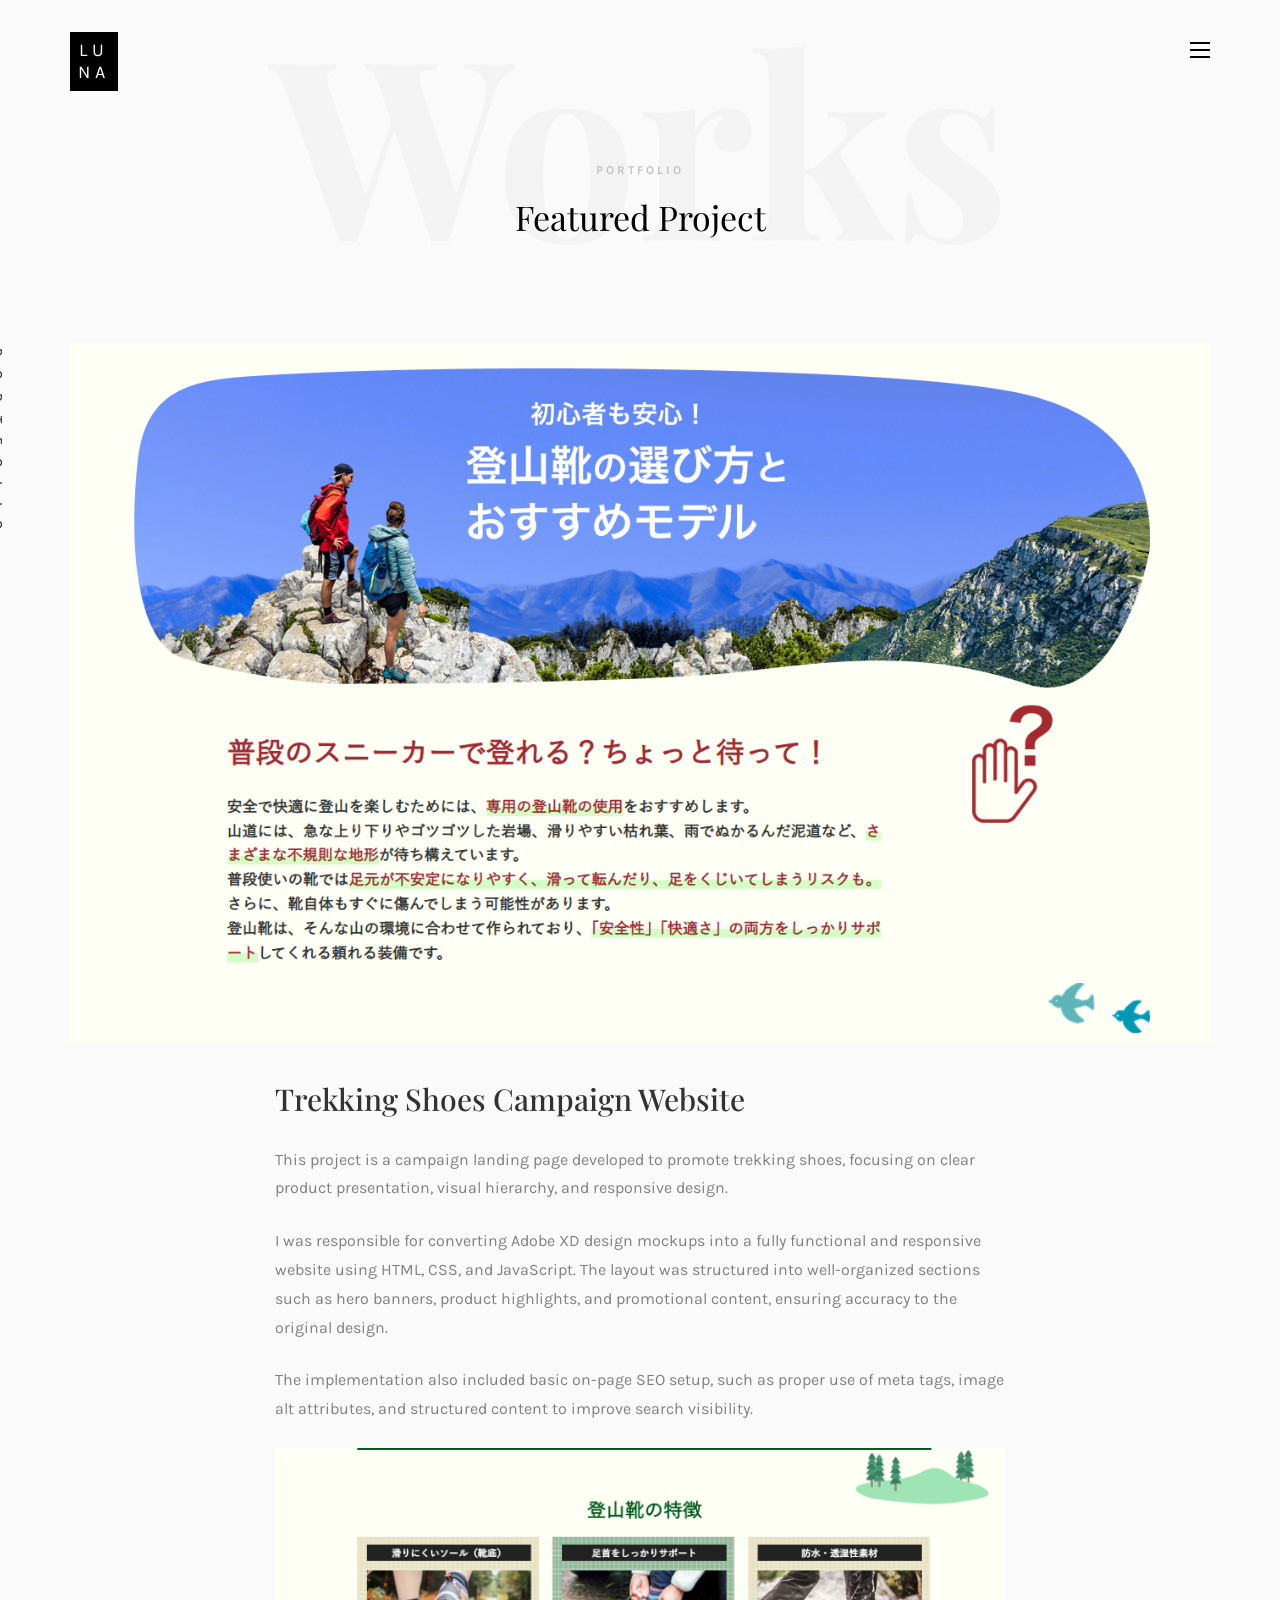
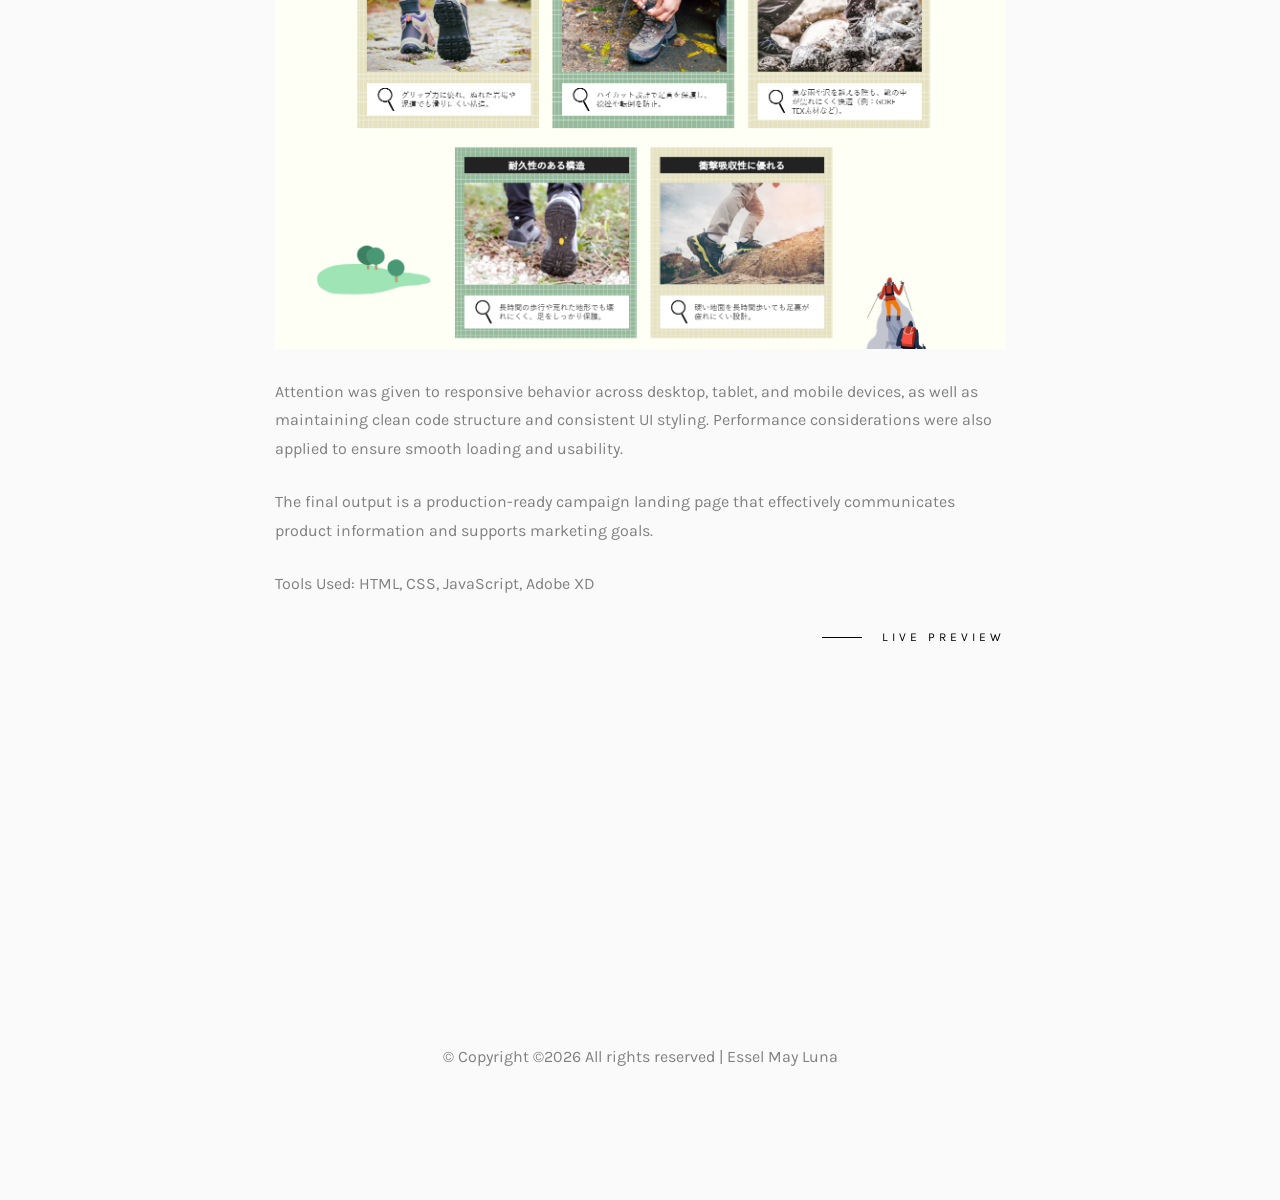
==== work-1-trekkings-shoes.html @ 2b918263 "[add] new files for my portfolio" ====
<!DOCTYPE HTML>
<html>
	<head>
	<meta charset="utf-8">
	<meta http-equiv="X-UA-Compatible" content="IE=edge">
	<title>Essel Luna - Portfolio</title>
	<meta name="viewport" content="width=device-width, initial-scale=1">
	<meta name="description" content="" />
	<meta name="keywords" content="" />
	<meta name="author" content="" />

  <!-- Facebook and Twitter integration -->
	<meta property="og:title" content=""/>
	<meta property="og:image" content=""/>
	<meta property="og:url" content=""/>
	<meta property="og:site_name" content=""/>
	<meta property="og:description" content=""/>
	<meta name="twitter:title" content="" />
	<meta name="twitter:image" content="" />
	<meta name="twitter:url" content="" />
	<meta name="twitter:card" content="" />

	<!-- Place favicon.ico and apple-touch-icon.png in the root directory -->
	<link rel="shortcut icon" href="favicon.ico">

	<link href="https://fonts.googleapis.com/css?family=Karla:400,700" rel="stylesheet">
	<link href="https://fonts.googleapis.com/css?family=Playfair+Display:400,400i,700" rel="stylesheet">
	
	<!-- Animate.css -->
	<link rel="stylesheet" href="css/animate.css">
	<!-- Icomoon Icon Fonts-->
	<link rel="stylesheet" href="css/icomoon.css">
	<!-- Bootstrap  -->
	<link rel="stylesheet" href="css/bootstrap.css">
	<!-- Owl Carousel -->
	<link rel="stylesheet" href="css/owl.carousel.min.css">
	<link rel="stylesheet" href="css/owl.theme.default.min.css">
	<!-- Magnific Popup -->
	<link rel="stylesheet" href="css/magnific-popup.css">

	<link rel="stylesheet" href="css/style.css">


	<!-- Modernizr JS -->
	<script src="js/modernizr-2.6.2.min.js"></script>
	<!-- FOR IE9 below -->
	<!--[if lt IE 9]>
	<script src="js/respond.min.js"></script>
	<![endif]-->

	</head>
	<body>

	<nav id="colorlib-main-nav" role="navigation">
		<a href="#" class="js-colorlib-nav-toggle colorlib-nav-toggle active"><i></i></a>
		<div class="js-fullheight colorlib-table">
			<div class="colorlib-table-cell js-fullheight">
				<div class="row">
					<!-- <div class="col-md-12">
						<div class="form-group">
							<input type="text" class="form-control" id="search" placeholder="Enter any key to search...">
							<button type="submit" class="btn btn-primary"><i class="icon-search3"></i></button>
						</div>
					</div> -->
				</div>
				<div class="row">
					<div class="col-md-12">
						<ul>
							<li><a href="index.html">Home</a></li>
							<li><a href="work.html">Work</a></li>
							<li><a href="about.html">About</a></li>
						</ul>
					</div>
				</div>
				<div class="row">
					<div class="col-md-12">
						<h2 class="head-title">Works</h2>
						<a href="images/proj-1.png" class="gallery image-popup-link text-center" style="background-image: url(images/work-1.png);">
							<span><i class="icon-search3"></i></span>
						</a>
						<a href="images/proj-2.png" class="gallery image-popup-link text-center" style="background-image: url(images/work-2.png);">
							<span><i class="icon-search3"></i></span>
						</a>
						<a href="images/proj-3.png" class="gallery image-popup-link text-center" style="background-image: url(images/work-3.png);">
							<span><i class="icon-search3"></i></span>
						</a>
						<a href="images/proj-4.png" class="gallery image-popup-link text-center" style="background-image: url(images/work-4.png);">
							<span><i class="icon-search3"></i></span>
						</a>
					</div>
				</div>
			</div>
		</div>
	</nav>
	
	<div id="colorlib-page">
		<header>
			<div class="container">
				<div class="row">
					<div class="col-md-12">
						<div class="colorlib-navbar-brand">
							<a class="colorlib-logo" href="index.html"><span>lu</span><span>na</span></a>
						</div>
						<a href="#" class="js-colorlib-nav-toggle colorlib-nav-toggle"><i></i></a>
					</div>
				</div>
			</div>
		</header>
		<div id="colorlib-work">
			<div class="container">
				<div class="row text-center">
					<h2 class="bold">Works</h2>
				</div>
				<div class="row">
					<div class="col-md-12 col-md-offset-0 text-center animate-box intro-heading">
						<span>Portfolio</span>
						<h2>Featured Project</h2>
					</div>
				</div>
				<div class="row">
					<div class="col-md-12">
						<div class="rotate">
							<h2 class="heading">Portfolio</h2>
						</div>
					</div>
				</div>
				<div class="row">
					<div class="col-md-12">
						<div class="work-entry animate-box">
							<a href="work.html" class="work-img" style="background-image: url(images/trekking-01.png);"></a>
							<div class="col-md-8 col-md-offset-2">
								<div class="desc">
									<h2>Trekking Shoes Campaign Website</h2>
									<p>This project is a campaign landing page developed to promote trekking shoes, focusing on clear product presentation, visual hierarchy, and responsive design.</p>
									<p>I was responsible for converting Adobe XD design mockups into a fully functional and responsive website using HTML, CSS, and JavaScript. The layout was structured into well-organized sections such as hero banners, product highlights, and promotional content, ensuring accuracy to the original design.</p>
									<p>The implementation also included basic on-page SEO setup, such as proper use of meta tags, image alt attributes, and structured content to improve search visibility.</p>
									<img class="img-responsive" src="images/trekking-02.png" alt="html5 bootstrap template by colorlib.com"><br>
									<p>Attention was given to responsive behavior across desktop, tablet, and mobile devices, as well as maintaining clean code structure and consistent UI styling. Performance considerations were also applied to ensure smooth loading and usability.</p>
									<p>The final output is a production-ready campaign landing page that effectively communicates product information and supports marketing goals.</p>
									<p class="highlights">Tools Used: HTML, CSS, JavaScript, Adobe XD</p>
									<p class="read"><a href="https://store.alpen-group.jp/campaign/ec/251015_trekkingshoes/">Live Preview</a></p>
								</div>
							</div>
						</div>
					</div>
				</div>
			</div>
		</div>

		<footer>
			<div id="footer">
				<div class="container">
					<div class="row">
						<div class="col-md-12 text-center">
							<p>
								&copy; <!-- Link back to Colorlib can't be removed. Template is licensed under CC BY 3.0. -->
Copyright &copy;<script>document.write(new Date().getFullYear());</script> All rights reserved | Essel May Luna</a>
<!-- Link back to Colorlib can't be removed. Template is licensed under CC BY 3.0. -->
							</p>
						</div>
					</div>
				</div>
			</div>
		</footer>
	
	</div>

	<!-- jQuery -->
	<script src="js/jquery.min.js"></script>
	<!-- jQuery Easing -->
	<script src="js/jquery.easing.1.3.js"></script>
	<!-- Bootstrap -->
	<script src="js/bootstrap.min.js"></script>
	<!-- Waypoints -->
	<script src="js/jquery.waypoints.min.js"></script>
	<!-- Owl Carousel -->
	<script src="js/owl.carousel.min.js"></script>
	<!-- Magnific Popup -->
	<script src="js/jquery.magnific-popup.min.js"></script>
	<script src="js/magnific-popup-options.js"></script>

	<!-- Main JS (Do not remove) -->
	<script src="js/main.js"></script>

	</body>
</html>
---- css/icomoon.css ----
@font-face {
  font-family: 'icomoon';
  src:  url('fonts/icomoon.eot?tmere9');
  src:  url('fonts/icomoon.eot?tmere9#iefix') format('embedded-opentype'),
    url('fonts/icomoon.ttf?tmere9') format('truetype'),
    url('fonts/icomoon.woff?tmere9') format('woff'),
    url('fonts/icomoon.svg?tmere9#icomoon') format('svg');
  font-weight: normal;
  font-style: normal;
}

[class^="icon-"], [class*=" icon-"] {
  /* use !important to prevent issues with browser extensions that change fonts */
  font-family: 'icomoon' !important;
  speak: none;
  font-style: normal;
  font-weight: normal;
  font-variant: normal;
  text-transform: none;
  line-height: 1;

  /* Better Font Rendering =========== */
  -webkit-font-smoothing: antialiased;
  -moz-osx-font-smoothing: grayscale;
}

.icon-activity:before {
  content: "\e900";
}
.icon-airplay:before {
  content: "\e901";
}
.icon-alert-circle:before {
  content: "\e902";
}
.icon-alert-octagon:before {
  content: "\e903";
}
.icon-alert-triangle:before {
  content: "\e904";
}
.icon-align-center:before {
  content: "\e905";
}
.icon-align-justify:before {
  content: "\e906";
}
.icon-align-left:before {
  content: "\e907";
}
.icon-align-right:before {
  content: "\e908";
}
.icon-anchor:before {
  content: "\e909";
}
.icon-aperture:before {
  content: "\e90a";
}
.icon-arrow-down3:before {
  content: "\e90b";
}
.icon-arrow-down-circle:before {
  content: "\e90c";
}
.icon-arrow-down-left3:before {
  content: "\e90d";
}
.icon-arrow-down-right3:before {
  content: "\e90e";
}
.icon-arrow-left3:before {
  content: "\e90f";
}
.icon-arrow-left-circle:before {
  content: "\e910";
}
.icon-arrow-right3:before {
  content: "\e911";
}
.icon-arrow-right-circle:before {
  content: "\e912";
}
.icon-arrow-up3:before {
  content: "\e913";
}
.icon-arrow-up-circle:before {
  content: "\e914";
}
.icon-arrow-up-left3:before {
  content: "\e915";
}
.icon-arrow-up-right3:before {
  content: "\e916";
}
.icon-at-sign:before {
  content: "\e917";
}
.icon-award:before {
  content: "\e918";
}
.icon-bar-chart:before {
  content: "\e919";
}
.icon-bar-chart-2:before {
  content: "\e91a";
}
.icon-battery:before {
  content: "\e91b";
}
.icon-battery-charging:before {
  content: "\e91c";
}
.icon-bell2:before {
  content: "\e91d";
}
.icon-bell-off:before {
  content: "\e91e";
}
.icon-bluetooth:before {
  content: "\e91f";
}
.icon-bold2:before {
  content: "\e920";
}
.icon-book2:before {
  content: "\e921";
}
.icon-book-open:before {
  content: "\e922";
}
.icon-bookmark2:before {
  content: "\e923";
}
.icon-box:before {
  content: "\e924";
}
.icon-briefcase2:before {
  content: "\e925";
}
.icon-calendar2:before {
  content: "\e926";
}
.icon-camera2:before {
  content: "\e927";
}
.icon-camera-off:before {
  content: "\e928";
}
.icon-cast:before {
  content: "\e929";
}
.icon-check:before {
  content: "\e92a";
}
.icon-check-circle:before {
  content: "\e92b";
}
.icon-check-square:before {
  content: "\e92c";
}
.icon-chevron-down:before {
  content: "\e92d";
}
.icon-chevron-left:before {
  content: "\e92e";
}
.icon-chevron-right:before {
  content: "\e92f";
}
.icon-chevron-up:before {
  content: "\e930";
}
.icon-chevrons-down:before {
  content: "\e931";
}
.icon-chevrons-left:before {
  content: "\e932";
}
.icon-chevrons-right:before {
  content: "\e933";
}
.icon-chevrons-up:before {
  content: "\e934";
}
.icon-chrome2:before {
  content: "\e935";
}
.icon-circle:before {
  content: "\e936";
}
.icon-clipboard2:before {
  content: "\e937";
}
.icon-clock3:before {
  content: "\e938";
}
.icon-cloud2:before {
  content: "\e939";
}
.icon-cloud-drizzle:before {
  content: "\e93a";
}
.icon-cloud-lightning:before {
  content: "\e93b";
}
.icon-cloud-off:before {
  content: "\e93c";
}
.icon-cloud-rain:before {
  content: "\e93d";
}
.icon-cloud-snow:before {
  content: "\e93e";
}
.icon-code:before {
  content: "\e93f";
}
.icon-codepen2:before {
  content: "\e940";
}
.icon-command2:before {
  content: "\e941";
}
.icon-compass3:before {
  content: "\e942";
}
.icon-copy2:before {
  content: "\e943";
}
.icon-corner-down-left:before {
  content: "\e944";
}
.icon-corner-down-right:before {
  content: "\e945";
}
.icon-corner-left-down:before {
  content: "\e946";
}
.icon-corner-left-up:before {
  content: "\e947";
}
.icon-corner-right-down:before {
  content: "\e948";
}
.icon-corner-right-up:before {
  content: "\e949";
}
.icon-corner-up-left:before {
  content: "\e94a";
}
.icon-corner-up-right:before {
  content: "\e94b";
}
.icon-cpu:before {
  content: "\e94c";
}
.icon-credit-card2:before {
  content: "\e94d";
}
.icon-crop2:before {
  content: "\e94e";
}
.icon-crosshair:before {
  content: "\e94f";
}
.icon-database2:before {
  content: "\e950";
}
.icon-delete:before {
  content: "\e951";
}
.icon-disc:before {
  content: "\e952";
}
.icon-dollar-sign:before {
  content: "\e953";
}
.icon-download4:before {
  content: "\e954";
}
.icon-download-cloud:before {
  content: "\e955";
}
.icon-droplet2:before {
  content: "\e956";
}
.icon-edit:before {
  content: "\e957";
}
.icon-edit-2:before {
  content: "\e958";
}
.icon-edit-3:before {
  content: "\e959";
}
.icon-external-link:before {
  content: "\e95a";
}
.icon-eye2:before {
  content: "\e95b";
}
.icon-eye-off:before {
  content: "\e95c";
}
.icon-facebook3:before {
  content: "\e95d";
}
.icon-fast-forward:before {
  content: "\e95e";
}
.icon-feather:before {
  content: "\e95f";
}
.icon-file:before {
  content: "\e960";
}
.icon-file-minus:before {
  content: "\e961";
}
.icon-file-plus:before {
  content: "\e962";
}
.icon-file-text3:before {
  content: "\e963";
}
.icon-film2:before {
  content: "\e964";
}
.icon-filter2:before {
  content: "\e965";
}
.icon-flag2:before {
  content: "\e966";
}
.icon-folder2:before {
  content: "\e967";
}
.icon-folder-minus2:before {
  content: "\e968";
}
.icon-folder-plus2:before {
  content: "\e969";
}
.icon-git-branch:before {
  content: "\e96a";
}
.icon-git-commit:before {
  content: "\e96b";
}
.icon-git-merge:before {
  content: "\e96c";
}
.icon-git-pull-request:before {
  content: "\e96d";
}
.icon-github2:before {
  content: "\e96e";
}
.icon-gitlab:before {
  content: "\e96f";
}
.icon-globe:before {
  content: "\e970";
}
.icon-grid:before {
  content: "\e971";
}
.icon-hard-drive:before {
  content: "\e972";
}
.icon-hash:before {
  content: "\e973";
}
.icon-headphones2:before {
  content: "\e974";
}
.icon-heart2:before {
  content: "\e975";
}
.icon-help-circle:before {
  content: "\e976";
}
.icon-home4:before {
  content: "\e977";
}
.icon-image2:before {
  content: "\e978";
}
.icon-inbox:before {
  content: "\e979";
}
.icon-info2:before {
  content: "\e97a";
}
.icon-instagram2:before {
  content: "\e97b";
}
.icon-italic2:before {
  content: "\e97c";
}
.icon-layers:before {
  content: "\e97d";
}
.icon-layout:before {
  content: "\e97e";
}
.icon-life-buoy:before {
  content: "\e97f";
}
.icon-link2:before {
  content: "\e980";
}
.icon-link-2:before {
  content: "\e981";
}
.icon-linkedin3:before {
  content: "\e982";
}
.icon-list3:before {
  content: "\e983";
}
.icon-loader:before {
  content: "\e984";
}
.icon-lock2:before {
  content: "\e985";
}
.icon-log-in:before {
  content: "\e986";
}
.icon-log-out:before {
  content: "\e987";
}
.icon-mail5:before {
  content: "\e988";
}
.icon-map3:before {
  content: "\e989";
}
.icon-map-pin:before {
  content: "\e98a";
}
.icon-maximize:before {
  content: "\e98b";
}
.icon-maximize-2:before {
  content: "\e98c";
}
.icon-menu5:before {
  content: "\e98d";
}
.icon-message-circle:before {
  content: "\e98e";
}
.icon-message-square:before {
  content: "\e98f";
}
.icon-mic2:before {
  content: "\e990";
}
.icon-mic-off:before {
  content: "\e991";
}
.icon-minimize:before {
  content: "\e992";
}
.icon-minimize-2:before {
  content: "\e993";
}
.icon-minus2:before {
  content: "\e994";
}
.icon-minus-circle:before {
  content: "\e995";
}
.icon-minus-square:before {
  content: "\e996";
}
.icon-monitor:before {
  content: "\e997";
}
.icon-moon:before {
  content: "\e998";
}
.icon-more-horizontal:before {
  content: "\e999";
}
.icon-more-vertical:before {
  content: "\e99a";
}
.icon-move:before {
  content: "\e99b";
}
.icon-music2:before {
  content: "\e99c";
}
.icon-navigation:before {
  content: "\e99d";
}
.icon-navigation-2:before {
  content: "\e99e";
}
.icon-octagon:before {
  content: "\e99f";
}
.icon-package:before {
  content: "\e9a0";
}
.icon-paperclip:before {
  content: "\e9a1";
}
.icon-pause3:before {
  content: "\e9a2";
}
.icon-pause-circle:before {
  content: "\e9a3";
}
.icon-percent:before {
  content: "\e9a4";
}
.icon-phone2:before {
  content: "\e9a5";
}
.icon-phone-call:before {
  content: "\e9a6";
}
.icon-phone-forwarded:before {
  content: "\e9a7";
}
.icon-phone-incoming:before {
  content: "\e9a8";
}
.icon-phone-missed:before {
  content: "\e9a9";
}
.icon-phone-off:before {
  content: "\e9aa";
}
.icon-phone-outgoing:before {
  content: "\e9ab";
}
.icon-pie-chart2:before {
  content: "\e9ac";
}
.icon-play4:before {
  content: "\e9ad";
}
.icon-play-circle:before {
  content: "\e9ae";
}
.icon-plus2:before {
  content: "\e9af";
}
.icon-plus-circle:before {
  content: "\e9b0";
}
.icon-plus-square:before {
  content: "\e9b1";
}
.icon-pocket:before {
  content: "\e9b2";
}
.icon-power2:before {
  content: "\e9b3";
}
.icon-printer2:before {
  content: "\e9b4";
}
.icon-radio:before {
  content: "\e9b5";
}
.icon-refresh-ccw:before {
  content: "\e9b6";
}
.icon-refresh-cw:before {
  content: "\e9b7";
}
.icon-repeat:before {
  content: "\e9b8";
}
.icon-rewind:before {
  content: "\e9b9";
}
.icon-rotate-ccw:before {
  content: "\e9ba";
}
.icon-rotate-cw:before {
  content: "\e9bb";
}
.icon-rss3:before {
  content: "\e9bc";
}
.icon-save:before {
  content: "\e9bd";
}
.icon-scissors2:before {
  content: "\e9be";
}
.icon-search2:before {
  content: "\e9bf";
}
.icon-send:before {
  content: "\e9c0";
}
.icon-server:before {
  content: "\e9c1";
}
.icon-settings:before {
  content: "\e9c2";
}
.icon-share3:before {
  content: "\e9c3";
}
.icon-share-2:before {
  content: "\e9c4";
}
.icon-shield2:before {
  content: "\e9c5";
}
.icon-shield-off:before {
  content: "\e9c6";
}
.icon-shopping-bag:before {
  content: "\e9c7";
}
.icon-shopping-cart:before {
  content: "\e9c8";
}
.icon-shuffle2:before {
  content: "\e9c9";
}
.icon-sidebar:before {
  content: "\e9ca";
}
.icon-skip-back:before {
  content: "\e9cb";
}
.icon-skip-forward:before {
  content: "\e9cc";
}
.icon-slack:before {
  content: "\e9cd";
}
.icon-slash:before {
  content: "\e9ce";
}
.icon-sliders:before {
  content: "\e9cf";
}
.icon-smartphone:before {
  content: "\e9d0";
}
.icon-speaker:before {
  content: "\e9d1";
}
.icon-square:before {
  content: "\e9d2";
}
.icon-star:before {
  content: "\e9d3";
}
.icon-stop-circle:before {
  content: "\e9d4";
}
.icon-sun2:before {
  content: "\e9d5";
}
.icon-sunrise:before {
  content: "\e9d6";
}
.icon-sunset:before {
  content: "\e9d7";
}
.icon-tablet2:before {
  content: "\e9d8";
}
.icon-tag:before {
  content: "\e9d9";
}
.icon-target2:before {
  content: "\e9da";
}
.icon-terminal2:before {
  content: "\e9db";
}
.icon-thermometer:before {
  content: "\e9dc";
}
.icon-thumbs-down:before {
  content: "\e9dd";
}
.icon-thumbs-up:before {
  content: "\e9de";
}
.icon-toggle-left:before {
  content: "\e9df";
}
.icon-toggle-right:before {
  content: "\e9e0";
}
.icon-trash:before {
  content: "\e9e1";
}
.icon-trash-2:before {
  content: "\e9e2";
}
.icon-trending-down:before {
  content: "\e9e3";
}
.icon-trending-up:before {
  content: "\e9e4";
}
.icon-triangle:before {
  content: "\e9e5";
}
.icon-truck2:before {
  content: "\e9e6";
}
.icon-tv2:before {
  content: "\e9e7";
}
.icon-twitter2:before {
  content: "\e9e8";
}
.icon-type:before {
  content: "\e9e9";
}
.icon-umbrella:before {
  content: "\e9ea";
}
.icon-underline2:before {
  content: "\e9eb";
}
.icon-unlock:before {
  content: "\e9ec";
}
.icon-upload4:before {
  content: "\e9ed";
}
.icon-upload-cloud:before {
  content: "\e9ee";
}
.icon-user2:before {
  content: "\e9ef";
}
.icon-user-check2:before {
  content: "\e9f0";
}
.icon-user-minus2:before {
  content: "\e9f1";
}
.icon-user-plus2:before {
  content: "\e9f2";
}
.icon-user-x:before {
  content: "\e9f3";
}
.icon-users2:before {
  content: "\e9f4";
}
.icon-video:before {
  content: "\e9f5";
}
.icon-video-off:before {
  content: "\e9f6";
}
.icon-voicemail:before {
  content: "\e9f7";
}
.icon-volume:before {
  content: "\e9f8";
}
.icon-volume-1:before {
  content: "\e9f9";
}
.icon-volume-2:before {
  content: "\e9fa";
}
.icon-volume-x:before {
  content: "\e9fb";
}
.icon-watch:before {
  content: "\e9fc";
}
.icon-wifi:before {
  content: "\e9fd";
}
.icon-wifi-off:before {
  content: "\e9fe";
}
.icon-wind:before {
  content: "\e9ff";
}
.icon-x:before {
  content: "\ea00";
}
.icon-x-circle:before {
  content: "\ea01";
}
.icon-x-square:before {
  content: "\ea02";
}
.icon-zap:before {
  content: "\ea03";
}
.icon-zap-off:before {
  content: "\ea04";
}
.icon-zoom-in2:before {
  content: "\ea05";
}
.icon-zoom-out2:before {
  content: "\ea06";
}
.icon-times:before {
  content: "\ea07";
}
.icon-tick:before {
  content: "\ea08";
}
.icon-plus3:before {
  content: "\ea09";
}
.icon-minus3:before {
  content: "\ea0a";
}
.icon-equals:before {
  content: "\ea0b";
}
.icon-divide:before {
  content: "\ea0c";
}
.icon-chevron-right2:before {
  content: "\ea0d";
}
.icon-chevron-left2:before {
  content: "\ea0e";
}
.icon-arrow-right-thick:before {
  content: "\ea0f";
}
.icon-arrow-left-thick:before {
  content: "\ea10";
}
.icon-th-small:before {
  content: "\ea11";
}
.icon-th-menu:before {
  content: "\ea12";
}
.icon-th-list:before {
  content: "\ea13";
}
.icon-th-large:before {
  content: "\ea14";
}
.icon-home5:before {
  content: "\ea15";
}
.icon-arrow-forward:before {
  content: "\ea16";
}
.icon-arrow-back:before {
  content: "\ea17";
}
.icon-rss4:before {
  content: "\ea18";
}
.icon-location3:before {
  content: "\ea19";
}
.icon-link3:before {
  content: "\ea1a";
}
.icon-image3:before {
  content: "\ea1b";
}
.icon-arrow-up-thick:before {
  content: "\ea1c";
}
.icon-arrow-down-thick:before {
  content: "\ea1d";
}
.icon-starburst:before {
  content: "\ea1e";
}
.icon-starburst-outline:before {
  content: "\ea1f";
}
.icon-star2:before {
  content: "\ea20";
}
.icon-flow-children:before {
  content: "\ea21";
}
.icon-export:before {
  content: "\ea22";
}
.icon-delete2:before {
  content: "\ea23";
}
.icon-delete-outline:before {
  content: "\ea24";
}
.icon-cloud-storage:before {
  content: "\ea25";
}
.icon-wi-fi:before {
  content: "\ea26";
}
.icon-heart3:before {
  content: "\ea27";
}
.icon-flash:before {
  content: "\ea28";
}
.icon-cancel:before {
  content: "\ea29";
}
.icon-backspace:before {
  content: "\ea2a";
}
.icon-attachment2:before {
  content: "\ea2b";
}
.icon-arrow-move:before {
  content: "\ea2c";
}
.icon-warning2:before {
  content: "\ea2d";
}
.icon-user3:before {
  content: "\ea2e";
}
.icon-radar:before {
  content: "\ea2f";
}
.icon-lock-open:before {
  content: "\ea30";
}
.icon-lock-closed:before {
  content: "\ea31";
}
.icon-location-arrow:before {
  content: "\ea32";
}
.icon-info3:before {
  content: "\ea33";
}
.icon-user-delete:before {
  content: "\ea34";
}
.icon-user-add:before {
  content: "\ea35";
}
.icon-media-pause:before {
  content: "\ea36";
}
.icon-group:before {
  content: "\ea37";
}
.icon-chart-pie:before {
  content: "\ea38";
}
.icon-chart-line:before {
  content: "\ea39";
}
.icon-chart-bar:before {
  content: "\ea3a";
}
.icon-chart-area:before {
  content: "\ea3b";
}
.icon-video2:before {
  content: "\ea3c";
}
.icon-point-of-interest:before {
  content: "\ea3d";
}
.icon-infinity:before {
  content: "\ea3e";
}
.icon-globe2:before {
  content: "\ea3f";
}
.icon-eye3:before {
  content: "\ea40";
}
.icon-cog2:before {
  content: "\ea41";
}
.icon-camera3:before {
  content: "\ea42";
}
.icon-upload5:before {
  content: "\ea43";
}
.icon-scissors3:before {
  content: "\ea44";
}
.icon-refresh:before {
  content: "\ea45";
}
.icon-pin:before {
  content: "\ea46";
}
.icon-key3:before {
  content: "\ea47";
}
.icon-info-large:before {
  content: "\ea48";
}
.icon-eject2:before {
  content: "\ea49";
}
.icon-download5:before {
  content: "\ea4a";
}
.icon-zoom:before {
  content: "\ea4b";
}
.icon-zoom-out3:before {
  content: "\ea4c";
}
.icon-zoom-in3:before {
  content: "\ea4d";
}
.icon-sort-numerically:before {
  content: "\ea4e";
}
.icon-sort-alphabetically:before {
  content: "\ea4f";
}
.icon-input-checked:before {
  content: "\ea50";
}
.icon-calender:before {
  content: "\ea51";
}
.icon-world:before {
  content: "\ea52";
}
.icon-notes:before {
  content: "\ea53";
}
.icon-code2:before {
  content: "\ea54";
}
.icon-arrow-sync:before {
  content: "\ea55";
}
.icon-arrow-shuffle:before {
  content: "\ea56";
}
.icon-arrow-repeat:before {
  content: "\ea57";
}
.icon-arrow-minimise:before {
  content: "\ea58";
}
.icon-arrow-maximise:before {
  content: "\ea59";
}
.icon-arrow-loop:before {
  content: "\ea5a";
}
.icon-anchor2:before {
  content: "\ea5b";
}
.icon-spanner:before {
  content: "\ea5c";
}
.icon-puzzle:before {
  content: "\ea5d";
}
.icon-power3:before {
  content: "\ea5e";
}
.icon-plane:before {
  content: "\ea5f";
}
.icon-pi:before {
  content: "\ea60";
}
.icon-phone3:before {
  content: "\ea61";
}
.icon-microphone:before {
  content: "\ea62";
}
.icon-media-rewind:before {
  content: "\ea63";
}
.icon-flag3:before {
  content: "\ea64";
}
.icon-adjust-brightness:before {
  content: "\ea65";
}
.icon-waves:before {
  content: "\ea66";
}
.icon-social-twitter:before {
  content: "\ea67";
}
.icon-social-facebook:before {
  content: "\ea68";
}
.icon-social-dribbble:before {
  content: "\ea69";
}
.icon-media-stop:before {
  content: "\ea6a";
}
.icon-media-record:before {
  content: "\ea6b";
}
.icon-media-play:before {
  content: "\ea6c";
}
.icon-media-fast-forward:before {
  content: "\ea6d";
}
.icon-media-eject:before {
  content: "\ea6e";
}
.icon-social-vimeo:before {
  content: "\ea6f";
}
.icon-social-tumbler:before {
  content: "\ea70";
}
.icon-social-skype:before {
  content: "\ea71";
}
.icon-social-pinterest:before {
  content: "\ea72";
}
.icon-social-linkedin:before {
  content: "\ea73";
}
.icon-social-last-fm:before {
  content: "\ea74";
}
.icon-social-github:before {
  content: "\ea75";
}
.icon-social-flickr:before {
  content: "\ea76";
}
.icon-at:before {
  content: "\ea77";
}
.icon-times-outline:before {
  content: "\ea78";
}
.icon-plus-outline:before {
  content: "\ea79";
}
.icon-minus-outline:before {
  content: "\ea7a";
}
.icon-tick-outline:before {
  content: "\ea7b";
}
.icon-th-large-outline:before {
  content: "\ea7c";
}
.icon-equals-outline:before {
  content: "\ea7d";
}
.icon-divide-outline:before {
  content: "\ea7e";
}
.icon-chevron-right-outline:before {
  content: "\ea7f";
}
.icon-chevron-left-outline:before {
  content: "\ea80";
}
.icon-arrow-right-outline:before {
  content: "\ea81";
}
.icon-arrow-left-outline:before {
  content: "\ea82";
}
.icon-th-small-outline:before {
  content: "\ea83";
}
.icon-th-menu-outline:before {
  content: "\ea84";
}
.icon-th-list-outline:before {
  content: "\ea85";
}
.icon-news:before {
  content: "\ea86";
}
.icon-home-outline:before {
  content: "\ea87";
}
.icon-arrow-up-outline:before {
  content: "\ea88";
}
.icon-arrow-forward-outline:before {
  content: "\ea89";
}
.icon-arrow-down-outline:before {
  content: "\ea8a";
}
.icon-arrow-back-outline:before {
  content: "\ea8b";
}
.icon-trash2:before {
  content: "\ea8c";
}
.icon-rss-outline:before {
  content: "\ea8d";
}
.icon-message:before {
  content: "\ea8e";
}
.icon-location-outline:before {
  content: "\ea8f";
}
.icon-link-outline:before {
  content: "\ea90";
}
.icon-image-outline:before {
  content: "\ea91";
}
.icon-export-outline:before {
  content: "\ea92";
}
.icon-cross2:before {
  content: "\ea93";
}
.icon-wi-fi-outline:before {
  content: "\ea94";
}
.icon-star-outline:before {
  content: "\ea95";
}
.icon-media-pause-outline:before {
  content: "\ea96";
}
.icon-mail6:before {
  content: "\ea97";
}
.icon-heart-outline:before {
  content: "\ea98";
}
.icon-flash-outline:before {
  content: "\ea99";
}
.icon-cancel-outline:before {
  content: "\ea9a";
}
.icon-beaker:before {
  content: "\ea9b";
}
.icon-arrow-move-outline:before {
  content: "\ea9c";
}
.icon-watch2:before {
  content: "\ea9d";
}
.icon-warning-outline:before {
  content: "\ea9e";
}
.icon-time:before {
  content: "\ea9f";
}
.icon-radar-outline:before {
  content: "\eaa0";
}
.icon-lock-open-outline:before {
  content: "\eaa1";
}
.icon-location-arrow-outline:before {
  content: "\eaa2";
}
.icon-info-outline:before {
  content: "\eaa3";
}
.icon-backspace-outline:before {
  content: "\eaa4";
}
.icon-attachment-outline:before {
  content: "\eaa5";
}
.icon-user-outline:before {
  content: "\eaa6";
}
.icon-user-delete-outline:before {
  content: "\eaa7";
}
.icon-user-add-outline:before {
  content: "\eaa8";
}
.icon-lock-closed-outline:before {
  content: "\eaa9";
}
.icon-group-outline:before {
  content: "\eaaa";
}
.icon-chart-pie-outline:before {
  content: "\eaab";
}
.icon-chart-line-outline:before {
  content: "\eaac";
}
.icon-chart-bar-outline:before {
  content: "\eaad";
}
.icon-chart-area-outline:before {
  content: "\eaae";
}
.icon-video-outline:before {
  content: "\eaaf";
}
.icon-point-of-interest-outline:before {
  content: "\eab0";
}
.icon-map4:before {
  content: "\eab1";
}
.icon-key-outline:before {
  content: "\eab2";
}
.icon-infinity-outline:before {
  content: "\eab3";
}
.icon-globe-outline:before {
  content: "\eab4";
}
.icon-eye-outline:before {
  content: "\eab5";
}
.icon-cog-outline:before {
  content: "\eab6";
}
.icon-camera-outline:before {
  content: "\eab7";
}
.icon-upload-outline:before {
  content: "\eab8";
}
.icon-support:before {
  content: "\eab9";
}
.icon-scissors-outline:before {
  content: "\eaba";
}
.icon-refresh-outline:before {
  content: "\eabb";
}
.icon-info-large-outline:before {
  content: "\eabc";
}
.icon-eject-outline:before {
  content: "\eabd";
}
.icon-download-outline:before {
  content: "\eabe";
}
.icon-battery-mid:before {
  content: "\eabf";
}
.icon-battery-low:before {
  content: "\eac0";
}
.icon-battery-high:before {
  content: "\eac1";
}
.icon-zoom-outline:before {
  content: "\eac2";
}
.icon-zoom-out-outline:before {
  content: "\eac3";
}
.icon-zoom-in-outline:before {
  content: "\eac4";
}
.icon-tag2:before {
  content: "\eac5";
}
.icon-tabs-outline:before {
  content: "\eac6";
}
.icon-pin-outline:before {
  content: "\eac7";
}
.icon-message-typing:before {
  content: "\eac8";
}
.icon-directions:before {
  content: "\eac9";
}
.icon-battery-full:before {
  content: "\eaca";
}
.icon-battery-charge:before {
  content: "\eacb";
}
.icon-pipette:before {
  content: "\eacc";
}
.icon-pencil3:before {
  content: "\eacd";
}
.icon-folder3:before {
  content: "\eace";
}
.icon-folder-delete:before {
  content: "\eacf";
}
.icon-folder-add:before {
  content: "\ead0";
}
.icon-edit2:before {
  content: "\ead1";
}
.icon-document:before {
  content: "\ead2";
}
.icon-document-delete:before {
  content: "\ead3";
}
.icon-document-add:before {
  content: "\ead4";
}
.icon-brush:before {
  content: "\ead5";
}
.icon-thumbs-up2:before {
  content: "\ead6";
}
.icon-thumbs-down2:before {
  content: "\ead7";
}
.icon-pen2:before {
  content: "\ead8";
}
.icon-sort-numerically-outline:before {
  content: "\ead9";
}
.icon-sort-alphabetically-outline:before {
  content: "\eada";
}
.icon-social-last-fm-circular:before {
  content: "\eadb";
}
.icon-social-github-circular:before {
  content: "\eadc";
}
.icon-compass4:before {
  content: "\eadd";
}
.icon-bookmark3:before {
  content: "\eade";
}
.icon-input-checked-outline:before {
  content: "\eadf";
}
.icon-code-outline:before {
  content: "\eae0";
}
.icon-calender-outline:before {
  content: "\eae1";
}
.icon-business-card:before {
  content: "\eae2";
}
.icon-arrow-up4:before {
  content: "\eae3";
}
.icon-arrow-sync-outline:before {
  content: "\eae4";
}
.icon-arrow-right4:before {
  content: "\eae5";
}
.icon-arrow-repeat-outline:before {
  content: "\eae6";
}
.icon-arrow-loop-outline:before {
  content: "\eae7";
}
.icon-arrow-left4:before {
  content: "\eae8";
}
.icon-flow-switch:before {
  content: "\eae9";
}
.icon-flow-parallel:before {
  content: "\eaea";
}
.icon-flow-merge:before {
  content: "\eaeb";
}
.icon-document-text:before {
  content: "\eaec";
}
.icon-clipboard3:before {
  content: "\eaed";
}
.icon-calculator2:before {
  content: "\eaee";
}
.icon-arrow-minimise-outline:before {
  content: "\eaef";
}
.icon-arrow-maximise-outline:before {
  content: "\eaf0";
}
.icon-arrow-down4:before {
  content: "\eaf1";
}
.icon-gift2:before {
  content: "\eaf2";
}
.icon-film3:before {
  content: "\eaf3";
}
.icon-database3:before {
  content: "\eaf4";
}
.icon-bell3:before {
  content: "\eaf5";
}
.icon-anchor-outline:before {
  content: "\eaf6";
}
.icon-adjust-contrast:before {
  content: "\eaf7";
}
.icon-world-outline:before {
  content: "\eaf8";
}
.icon-shopping-bag2:before {
  content: "\eaf9";
}
.icon-power-outline:before {
  content: "\eafa";
}
.icon-notes-outline:before {
  content: "\eafb";
}
.icon-device-tablet:before {
  content: "\eafc";
}
.icon-device-phone:before {
  content: "\eafd";
}
.icon-device-laptop:before {
  content: "\eafe";
}
.icon-device-desktop:before {
  content: "\eaff";
}
.icon-briefcase3:before {
  content: "\eb00";
}
.icon-stopwatch2:before {
  content: "\eb01";
}
.icon-spanner-outline:before {
  content: "\eb02";
}
.icon-puzzle-outline:before {
  content: "\eb03";
}
.icon-printer3:before {
  content: "\eb04";
}
.icon-pi-outline:before {
  content: "\eb05";
}
.icon-lightbulb:before {
  content: "\eb06";
}
.icon-flag-outline:before {
  content: "\eb07";
}
.icon-contacts:before {
  content: "\eb08";
}
.icon-archive:before {
  content: "\eb09";
}
.icon-weather-stormy:before {
  content: "\eb0a";
}
.icon-weather-shower:before {
  content: "\eb0b";
}
.icon-weather-partly-sunny:before {
  content: "\eb0c";
}
.icon-weather-downpour:before {
  content: "\eb0d";
}
.icon-weather-cloudy:before {
  content: "\eb0e";
}
.icon-plane-outline:before {
  content: "\eb0f";
}
.icon-phone-outline:before {
  content: "\eb10";
}
.icon-microphone-outline:before {
  content: "\eb11";
}
.icon-weather-windy:before {
  content: "\eb12";
}
.icon-weather-windy-cloudy:before {
  content: "\eb13";
}
.icon-weather-sunny:before {
  content: "\eb14";
}
.icon-weather-snow:before {
  content: "\eb15";
}
.icon-weather-night:before {
  content: "\eb16";
}
.icon-media-stop-outline:before {
  content: "\eb17";
}
.icon-media-rewind-outline:before {
  content: "\eb18";
}
.icon-media-record-outline:before {
  content: "\eb19";
}
.icon-media-play-outline:before {
  content: "\eb1a";
}
.icon-media-fast-forward-outline:before {
  content: "\eb1b";
}
.icon-media-eject-outline:before {
  content: "\eb1c";
}
.icon-wine:before {
  content: "\eb1d";
}
.icon-waves-outline:before {
  content: "\eb1e";
}
.icon-ticket2:before {
  content: "\eb1f";
}
.icon-tags:before {
  content: "\eb20";
}
.icon-plug:before {
  content: "\eb21";
}
.icon-headphones3:before {
  content: "\eb22";
}
.icon-credit-card3:before {
  content: "\eb23";
}
.icon-coffee:before {
  content: "\eb24";
}
.icon-book3:before {
  content: "\eb25";
}
.icon-beer:before {
  content: "\eb26";
}
.icon-volume2:before {
  content: "\eb27";
}
.icon-volume-up:before {
  content: "\eb28";
}
.icon-volume-mute3:before {
  content: "\eb29";
}
.icon-volume-down:before {
  content: "\eb2a";
}
.icon-social-vimeo-circular:before {
  content: "\eb2b";
}
.icon-social-twitter-circular:before {
  content: "\eb2c";
}
.icon-social-pinterest-circular:before {
  content: "\eb2d";
}
.icon-social-linkedin-circular:before {
  content: "\eb2e";
}
.icon-social-facebook-circular:before {
  content: "\eb2f";
}
.icon-social-dribbble-circular:before {
  content: "\eb30";
}
.icon-tree2:before {
  content: "\eb31";
}
.icon-thermometer2:before {
  content: "\eb32";
}
.icon-social-tumbler-circular:before {
  content: "\eb33";
}
.icon-social-skype-outline:before {
  content: "\eb34";
}
.icon-social-flickr-circular:before {
  content: "\eb35";
}
.icon-social-at-circular:before {
  content: "\eb36";
}
.icon-shopping-cart2:before {
  content: "\eb37";
}
.icon-messages:before {
  content: "\eb38";
}
.icon-leaf2:before {
  content: "\eb39";
}
.icon-feather2:before {
  content: "\eb3a";
}
.icon-box2:before {
  content: "\eb3b";
}
.icon-write:before {
  content: "\eb3c";
}
.icon-clock4:before {
  content: "\eb3d";
}
.icon-reply2:before {
  content: "\eb3e";
}
.icon-reply-all:before {
  content: "\eb3f";
}
.icon-forward4:before {
  content: "\eb40";
}
.icon-flag4:before {
  content: "\eb41";
}
.icon-search3:before {
  content: "\eb42";
}
.icon-trash3:before {
  content: "\eb43";
}
.icon-envelope:before {
  content: "\eb44";
}
.icon-bubble3:before {
  content: "\eb45";
}
.icon-bubbles5:before {
  content: "\eb46";
}
.icon-user4:before {
  content: "\eb47";
}
.icon-users3:before {
  content: "\eb48";
}
.icon-cloud3:before {
  content: "\eb49";
}
.icon-download6:before {
  content: "\eb4a";
}
.icon-upload6:before {
  content: "\eb4b";
}
.icon-rain:before {
  content: "\eb4c";
}
.icon-sun3:before {
  content: "\eb4d";
}
.icon-moon2:before {
  content: "\eb4e";
}
.icon-bell4:before {
  content: "\eb4f";
}
.icon-folder4:before {
  content: "\eb50";
}
.icon-pin2:before {
  content: "\eb51";
}
.icon-sound:before {
  content: "\eb52";
}
.icon-microphone2:before {
  content: "\eb53";
}
.icon-camera4:before {
  content: "\eb54";
}
.icon-image4:before {
  content: "\eb55";
}
.icon-cog3:before {
  content: "\eb56";
}
.icon-calendar3:before {
  content: "\eb57";
}
.icon-book4:before {
  content: "\eb58";
}
.icon-map-marker:before {
  content: "\eb59";
}
.icon-store:before {
  content: "\eb5a";
}
.icon-support2:before {
  content: "\eb5b";
}
.icon-tag3:before {
  content: "\eb5c";
}
.icon-heart4:before {
  content: "\eb5d";
}
.icon-video-camera2:before {
  content: "\eb5e";
}
.icon-trophy2:before {
  content: "\eb5f";
}
.icon-cart2:before {
  content: "\eb60";
}
.icon-eye4:before {
  content: "\eb61";
}
.icon-cancel2:before {
  content: "\eb62";
}
.icon-chart:before {
  content: "\eb63";
}
.icon-target3:before {
  content: "\eb64";
}
.icon-printer4:before {
  content: "\eb65";
}
.icon-location4:before {
  content: "\eb66";
}
.icon-bookmark4:before {
  content: "\eb67";
}
.icon-monitor2:before {
  content: "\eb68";
}
.icon-cross3:before {
  content: "\eb69";
}
.icon-plus4:before {
  content: "\eb6a";
}
.icon-left:before {
  content: "\eb6b";
}
.icon-up:before {
  content: "\eb6c";
}
.icon-browser:before {
  content: "\eb6d";
}
.icon-windows2:before {
  content: "\eb6e";
}
.icon-switch2:before {
  content: "\eb6f";
}
.icon-dashboard:before {
  content: "\eb70";
}
.icon-play5:before {
  content: "\eb71";
}
.icon-fast-forward2:before {
  content: "\eb72";
}
.icon-next3:before {
  content: "\eb73";
}
.icon-refresh2:before {
  content: "\eb74";
}
.icon-film4:before {
  content: "\eb75";
}
.icon-home6:before {
  content: "\eb76";
}
.icon-home:before {
  content: "\eb77";
}
.icon-home2:before {
  content: "\eb78";
}
.icon-home3:before {
  content: "\eb79";
}
.icon-office:before {
  content: "\eb7a";
}
.icon-newspaper:before {
  content: "\eb7b";
}
.icon-pencil:before {
  content: "\eb7c";
}
.icon-pencil2:before {
  content: "\eb7d";
}
.icon-quill:before {
  content: "\eb7e";
}
.icon-pen:before {
  content: "\eb7f";
}
.icon-blog:before {
  content: "\eb80";
}
.icon-eyedropper:before {
  content: "\eb81";
}
.icon-droplet:before {
  content: "\eb82";
}
.icon-paint-format:before {
  content: "\eb83";
}
.icon-image:before {
  content: "\eb84";
}
.icon-images:before {
  content: "\eb85";
}
.icon-camera:before {
  content: "\eb86";
}
.icon-headphones:before {
  content: "\eb87";
}
.icon-music:before {
  content: "\eb88";
}
.icon-play:before {
  content: "\eb89";
}
.icon-film:before {
  content: "\eb8a";
}
.icon-video-camera:before {
  content: "\eb8b";
}
.icon-dice:before {
  content: "\eb8c";
}
.icon-pacman:before {
  content: "\eb8d";
}
.icon-spades:before {
  content: "\eb8e";
}
.icon-clubs:before {
  content: "\eb8f";
}
.icon-diamonds:before {
  content: "\eb90";
}
.icon-bullhorn:before {
  content: "\eb91";
}
.icon-connection:before {
  content: "\eb92";
}
.icon-podcast:before {
  content: "\eb93";
}
.icon-feed:before {
  content: "\eb94";
}
.icon-mic:before {
  content: "\eb95";
}
.icon-book:before {
  content: "\eb96";
}
.icon-books:before {
  content: "\eb97";
}
.icon-library:before {
  content: "\eb98";
}
.icon-file-text:before {
  content: "\eb99";
}
.icon-profile:before {
  content: "\eb9a";
}
.icon-file-empty:before {
  content: "\eb9b";
}
.icon-files-empty:before {
  content: "\eb9c";
}
.icon-file-text2:before {
  content: "\eb9d";
}
.icon-file-picture:before {
  content: "\eb9e";
}
.icon-file-music:before {
  content: "\eb9f";
}
.icon-file-play:before {
  content: "\eba0";
}
.icon-file-video:before {
  content: "\eba1";
}
.icon-file-zip:before {
  content: "\eba2";
}
.icon-copy:before {
  content: "\eba3";
}
.icon-paste:before {
  content: "\eba4";
}
.icon-stack:before {
  content: "\eba5";
}
.icon-folder:before {
  content: "\eba6";
}
.icon-folder-open:before {
  content: "\eba7";
}
.icon-folder-plus:before {
  content: "\eba8";
}
.icon-folder-minus:before {
  content: "\eba9";
}
.icon-folder-download:before {
  content: "\ebaa";
}
.icon-folder-upload:before {
  content: "\ebab";
}
.icon-price-tag:before {
  content: "\ebac";
}
.icon-price-tags:before {
  content: "\ebad";
}
.icon-barcode:before {
  content: "\ebae";
}
.icon-qrcode:before {
  content: "\ebaf";
}
.icon-ticket:before {
  content: "\ebb0";
}
.icon-cart:before {
  content: "\ebb1";
}
.icon-coin-dollar:before {
  content: "\ebb2";
}
.icon-coin-euro:before {
  content: "\ebb3";
}
.icon-coin-pound:before {
  content: "\ebb4";
}
.icon-coin-yen:before {
  content: "\ebb5";
}
.icon-credit-card:before {
  content: "\ebb6";
}
.icon-calculator:before {
  content: "\ebb7";
}
.icon-lifebuoy:before {
  content: "\ebb8";
}
.icon-phone:before {
  content: "\ebb9";
}
.icon-phone-hang-up:before {
  content: "\ebba";
}
.icon-address-book:before {
  content: "\ebbb";
}
.icon-envelop:before {
  content: "\ebbc";
}
.icon-pushpin:before {
  content: "\ebbd";
}
.icon-location:before {
  content: "\ebbe";
}
.icon-location2:before {
  content: "\ebbf";
}
.icon-compass:before {
  content: "\ebc0";
}
.icon-compass2:before {
  content: "\ebc1";
}
.icon-map:before {
  content: "\ebc2";
}
.icon-map2:before {
  content: "\ebc3";
}
.icon-history:before {
  content: "\ebc4";
}
.icon-clock:before {
  content: "\ebc5";
}
.icon-clock2:before {
  content: "\ebc6";
}
.icon-alarm:before {
  content: "\ebc7";
}
.icon-bell:before {
  content: "\ebc8";
}
.icon-stopwatch:before {
  content: "\ebc9";
}
.icon-calendar:before {
  content: "\ebca";
}
.icon-printer:before {
  content: "\ebcb";
}
.icon-keyboard:before {
  content: "\ebcc";
}
.icon-display:before {
  content: "\ebcd";
}
.icon-laptop:before {
  content: "\ebce";
}
.icon-mobile:before {
  content: "\ebcf";
}
.icon-mobile2:before {
  content: "\ebd0";
}
.icon-tablet:before {
  content: "\ebd1";
}
.icon-tv:before {
  content: "\ebd2";
}
.icon-drawer:before {
  content: "\ebd3";
}
.icon-drawer2:before {
  content: "\ebd4";
}
.icon-box-add:before {
  content: "\ebd5";
}
.icon-box-remove:before {
  content: "\ebd6";
}
.icon-download:before {
  content: "\ebd7";
}
.icon-upload:before {
  content: "\ebd8";
}
.icon-floppy-disk:before {
  content: "\ebd9";
}
.icon-drive:before {
  content: "\ebda";
}
.icon-database:before {
  content: "\ebdb";
}
.icon-undo:before {
  content: "\ebdc";
}
.icon-redo:before {
  content: "\ebdd";
}
.icon-undo2:before {
  content: "\ebde";
}
.icon-redo2:before {
  content: "\ebdf";
}
.icon-forward:before {
  content: "\ebe0";
}
.icon-reply:before {
  content: "\ebe1";
}
.icon-bubble:before {
  content: "\ebe2";
}
.icon-bubbles:before {
  content: "\ebe3";
}
.icon-bubbles2:before {
  content: "\ebe4";
}
.icon-bubble2:before {
  content: "\ebe5";
}
.icon-bubbles3:before {
  content: "\ebe6";
}
.icon-bubbles4:before {
  content: "\ebe7";
}
.icon-user:before {
  content: "\ebe8";
}
.icon-users:before {
  content: "\ebe9";
}
.icon-user-plus:before {
  content: "\ebea";
}
.icon-user-minus:before {
  content: "\ebeb";
}
.icon-user-check:before {
  content: "\ebec";
}
.icon-user-tie:before {
  content: "\ebed";
}
.icon-quotes-left:before {
  content: "\ebee";
}
.icon-quotes-right:before {
  content: "\ebef";
}
.icon-hour-glass:before {
  content: "\ebf0";
}
.icon-spinner:before {
  content: "\ebf1";
}
.icon-spinner2:before {
  content: "\ebf2";
}
.icon-spinner3:before {
  content: "\ebf3";
}
.icon-spinner4:before {
  content: "\ebf4";
}
.icon-spinner5:before {
  content: "\ebf5";
}
.icon-spinner6:before {
  content: "\ebf6";
}
.icon-spinner7:before {
  content: "\ebf7";
}
.icon-spinner8:before {
  content: "\ebf8";
}
.icon-spinner9:before {
  content: "\ebf9";
}
.icon-spinner10:before {
  content: "\ebfa";
}
.icon-spinner11:before {
  content: "\ebfb";
}
.icon-binoculars:before {
  content: "\ebfc";
}
.icon-search:before {
  content: "\ebfd";
}
.icon-zoom-in:before {
  content: "\ebfe";
}
.icon-zoom-out:before {
  content: "\ebff";
}
.icon-enlarge:before {
  content: "\ec00";
}
.icon-shrink:before {
  content: "\ec01";
}
.icon-enlarge2:before {
  content: "\ec02";
}
.icon-shrink2:before {
  content: "\ec03";
}
.icon-key:before {
  content: "\ec04";
}
.icon-key2:before {
  content: "\ec05";
}
.icon-lock:before {
  content: "\ec06";
}
.icon-unlocked:before {
  content: "\ec07";
}
.icon-wrench:before {
  content: "\ec08";
}
.icon-equalizer:before {
  content: "\ec09";
}
.icon-equalizer2:before {
  content: "\ec0a";
}
.icon-cog:before {
  content: "\ec0b";
}
.icon-cogs:before {
  content: "\ec0c";
}
.icon-hammer:before {
  content: "\ec0d";
}
.icon-magic-wand:before {
  content: "\ec0e";
}
.icon-aid-kit:before {
  content: "\ec0f";
}
.icon-bug:before {
  content: "\ec10";
}
.icon-pie-chart:before {
  content: "\ec11";
}
.icon-stats-dots:before {
  content: "\ec12";
}
.icon-stats-bars:before {
  content: "\ec13";
}
.icon-stats-bars2:before {
  content: "\ec14";
}
.icon-trophy:before {
  content: "\ec15";
}
.icon-gift:before {
  content: "\ec16";
}
.icon-glass:before {
  content: "\ec17";
}
.icon-glass2:before {
  content: "\ec18";
}
.icon-mug:before {
  content: "\ec19";
}
.icon-spoon-knife:before {
  content: "\ec1a";
}
.icon-leaf:before {
  content: "\ec1b";
}
.icon-rocket:before {
  content: "\ec1c";
}
.icon-meter:before {
  content: "\ec1d";
}
.icon-meter2:before {
  content: "\ec1e";
}
.icon-hammer2:before {
  content: "\ec1f";
}
.icon-fire:before {
  content: "\ec20";
}
.icon-lab:before {
  content: "\ec21";
}
.icon-magnet:before {
  content: "\ec22";
}
.icon-bin:before {
  content: "\ec23";
}
.icon-bin2:before {
  content: "\ec24";
}
.icon-briefcase:before {
  content: "\ec25";
}
.icon-airplane:before {
  content: "\ec26";
}
.icon-truck:before {
  content: "\ec27";
}
.icon-road:before {
  content: "\ec28";
}
.icon-accessibility:before {
  content: "\ec29";
}
.icon-target:before {
  content: "\ec2a";
}
.icon-shield:before {
  content: "\ec2b";
}
.icon-power:before {
  content: "\ec2c";
}
.icon-switch:before {
  content: "\ec2d";
}
.icon-power-cord:before {
  content: "\ec2e";
}
.icon-clipboard:before {
  content: "\ec2f";
}
.icon-list-numbered:before {
  content: "\ec30";
}
.icon-list:before {
  content: "\ec31";
}
.icon-list2:before {
  content: "\ec32";
}
.icon-tree:before {
  content: "\ec33";
}
.icon-menu:before {
  content: "\ec34";
}
.icon-menu2:before {
  content: "\ec35";
}
.icon-menu3:before {
  content: "\ec36";
}
.icon-menu4:before {
  content: "\ec37";
}
.icon-cloud:before {
  content: "\ec38";
}
.icon-cloud-download:before {
  content: "\ec39";
}
.icon-cloud-upload:before {
  content: "\ec3a";
}
.icon-cloud-check:before {
  content: "\ec3b";
}
.icon-download2:before {
  content: "\ec3c";
}
.icon-upload2:before {
  content: "\ec3d";
}
.icon-download3:before {
  content: "\ec3e";
}
.icon-upload3:before {
  content: "\ec3f";
}
.icon-sphere:before {
  content: "\ec40";
}
.icon-earth:before {
  content: "\ec41";
}
.icon-link:before {
  content: "\ec42";
}
.icon-flag:before {
  content: "\ec43";
}
.icon-attachment:before {
  content: "\ec44";
}
.icon-eye:before {
  content: "\ec45";
}
.icon-eye-plus:before {
  content: "\ec46";
}
.icon-eye-minus:before {
  content: "\ec47";
}
.icon-eye-blocked:before {
  content: "\ec48";
}
.icon-bookmark:before {
  content: "\ec49";
}
.icon-bookmarks:before {
  content: "\ec4a";
}
.icon-sun:before {
  content: "\ec4b";
}
.icon-contrast:before {
  content: "\ec4c";
}
.icon-brightness-contrast:before {
  content: "\ec4d";
}
.icon-star-empty:before {
  content: "\ec4e";
}
.icon-star-half:before {
  content: "\ec4f";
}
.icon-star-full:before {
  content: "\ec50";
}
.icon-heart:before {
  content: "\ec51";
}
.icon-heart-broken:before {
  content: "\ec52";
}
.icon-man:before {
  content: "\ec53";
}
.icon-woman:before {
  content: "\ec54";
}
.icon-man-woman:before {
  content: "\ec55";
}
.icon-happy:before {
  content: "\ec56";
}
.icon-happy2:before {
  content: "\ec57";
}
.icon-smile:before {
  content: "\ec58";
}
.icon-smile2:before {
  content: "\ec59";
}
.icon-tongue:before {
  content: "\ec5a";
}
.icon-tongue2:before {
  content: "\ec5b";
}
.icon-sad:before {
  content: "\ec5c";
}
.icon-sad2:before {
  content: "\ec5d";
}
.icon-wink:before {
  content: "\ec5e";
}
.icon-wink2:before {
  content: "\ec5f";
}
.icon-grin:before {
  content: "\ec60";
}
.icon-grin2:before {
  content: "\ec61";
}
.icon-cool:before {
  content: "\ec62";
}
.icon-cool2:before {
  content: "\ec63";
}
.icon-angry:before {
  content: "\ec64";
}
.icon-angry2:before {
  content: "\ec65";
}
.icon-evil:before {
  content: "\ec66";
}
.icon-evil2:before {
  content: "\ec67";
}
.icon-shocked:before {
  content: "\ec68";
}
.icon-shocked2:before {
  content: "\ec69";
}
.icon-baffled:before {
  content: "\ec6a";
}
.icon-baffled2:before {
  content: "\ec6b";
}
.icon-confused:before {
  content: "\ec6c";
}
.icon-confused2:before {
  content: "\ec6d";
}
.icon-neutral:before {
  content: "\ec6e";
}
.icon-neutral2:before {
  content: "\ec6f";
}
.icon-hipster:before {
  content: "\ec70";
}
.icon-hipster2:before {
  content: "\ec71";
}
.icon-wondering:before {
  content: "\ec72";
}
.icon-wondering2:before {
  content: "\ec73";
}
.icon-sleepy:before {
  content: "\ec74";
}
.icon-sleepy2:before {
  content: "\ec75";
}
.icon-frustrated:before {
  content: "\ec76";
}
.icon-frustrated2:before {
  content: "\ec77";
}
.icon-crying:before {
  content: "\ec78";
}
.icon-crying2:before {
  content: "\ec79";
}
.icon-point-up:before {
  content: "\ec7a";
}
.icon-point-right:before {
  content: "\ec7b";
}
.icon-point-down:before {
  content: "\ec7c";
}
.icon-point-left:before {
  content: "\ec7d";
}
.icon-warning:before {
  content: "\ec7e";
}
.icon-notification:before {
  content: "\ec7f";
}
.icon-question:before {
  content: "\ec80";
}
.icon-plus:before {
  content: "\ec81";
}
.icon-minus:before {
  content: "\ec82";
}
.icon-info:before {
  content: "\ec83";
}
.icon-cancel-circle:before {
  content: "\ec84";
}
.icon-blocked:before {
  content: "\ec85";
}
.icon-cross:before {
  content: "\ec86";
}
.icon-checkmark:before {
  content: "\ec87";
}
.icon-checkmark2:before {
  content: "\ec88";
}
.icon-spell-check:before {
  content: "\ec89";
}
.icon-enter:before {
  content: "\ec8a";
}
.icon-exit:before {
  content: "\ec8b";
}
.icon-play2:before {
  content: "\ec8c";
}
.icon-pause:before {
  content: "\ec8d";
}
.icon-stop:before {
  content: "\ec8e";
}
.icon-previous:before {
  content: "\ec8f";
}
.icon-next:before {
  content: "\ec90";
}
.icon-backward:before {
  content: "\ec91";
}
.icon-forward2:before {
  content: "\ec92";
}
.icon-play3:before {
  content: "\ec93";
}
.icon-pause2:before {
  content: "\ec94";
}
.icon-stop2:before {
  content: "\ec95";
}
.icon-backward2:before {
  content: "\ec96";
}
.icon-forward3:before {
  content: "\ec97";
}
.icon-first:before {
  content: "\ec98";
}
.icon-last:before {
  content: "\ec99";
}
.icon-previous2:before {
  content: "\ec9a";
}
.icon-next2:before {
  content: "\ec9b";
}
.icon-eject:before {
  content: "\ec9c";
}
.icon-volume-high:before {
  content: "\ec9d";
}
.icon-volume-medium:before {
  content: "\ec9e";
}
.icon-volume-low:before {
  content: "\ec9f";
}
.icon-volume-mute:before {
  content: "\eca0";
}
.icon-volume-mute2:before {
  content: "\eca1";
}
.icon-volume-increase:before {
  content: "\eca2";
}
.icon-volume-decrease:before {
  content: "\eca3";
}
.icon-loop:before {
  content: "\eca4";
}
.icon-loop2:before {
  content: "\eca5";
}
.icon-infinite:before {
  content: "\eca6";
}
.icon-shuffle:before {
  content: "\eca7";
}
.icon-arrow-up-left:before {
  content: "\eca8";
}
.icon-arrow-up:before {
  content: "\eca9";
}
.icon-arrow-up-right:before {
  content: "\ecaa";
}
.icon-arrow-right:before {
  content: "\ecab";
}
.icon-arrow-down-right:before {
  content: "\ecac";
}
.icon-arrow-down:before {
  content: "\ecad";
}
.icon-arrow-down-left:before {
  content: "\ecae";
}
.icon-arrow-left:before {
  content: "\ecaf";
}
.icon-arrow-up-left2:before {
  content: "\ecb0";
}
.icon-arrow-up2:before {
  content: "\ecb1";
}
.icon-arrow-up-right2:before {
  content: "\ecb2";
}
.icon-arrow-right2:before {
  content: "\ecb3";
}
.icon-arrow-down-right2:before {
  content: "\ecb4";
}
.icon-arrow-down2:before {
  content: "\ecb5";
}
.icon-arrow-down-left2:before {
  content: "\ecb6";
}
.icon-arrow-left2:before {
  content: "\ecb7";
}
.icon-circle-up:before {
  content: "\ecb8";
}
.icon-circle-right:before {
  content: "\ecb9";
}
.icon-circle-down:before {
  content: "\ecba";
}
.icon-circle-left:before {
  content: "\ecbb";
}
.icon-tab:before {
  content: "\ecbc";
}
.icon-move-up:before {
  content: "\ecbd";
}
.icon-move-down:before {
  content: "\ecbe";
}
.icon-sort-alpha-asc:before {
  content: "\ecbf";
}
.icon-sort-alpha-desc:before {
  content: "\ecc0";
}
.icon-sort-numeric-asc:before {
  content: "\ecc1";
}
.icon-sort-numberic-desc:before {
  content: "\ecc2";
}
.icon-sort-amount-asc:before {
  content: "\ecc3";
}
.icon-sort-amount-desc:before {
  content: "\ecc4";
}
.icon-command:before {
  content: "\ecc5";
}
.icon-shift:before {
  content: "\ecc6";
}
.icon-ctrl:before {
  content: "\ecc7";
}
.icon-opt:before {
  content: "\ecc8";
}
.icon-checkbox-checked:before {
  content: "\ecc9";
}
.icon-checkbox-unchecked:before {
  content: "\ecca";
}
.icon-radio-checked:before {
  content: "\eccb";
}
.icon-radio-checked2:before {
  content: "\eccc";
}
.icon-radio-unchecked:before {
  content: "\eccd";
}
.icon-crop:before {
  content: "\ecce";
}
.icon-make-group:before {
  content: "\eccf";
}
.icon-ungroup:before {
  content: "\ecd0";
}
.icon-scissors:before {
  content: "\ecd1";
}
.icon-filter:before {
  content: "\ecd2";
}
.icon-font:before {
  content: "\ecd3";
}
.icon-ligature:before {
  content: "\ecd4";
}
.icon-ligature2:before {
  content: "\ecd5";
}
.icon-text-height:before {
  content: "\ecd6";
}
.icon-text-width:before {
  content: "\ecd7";
}
.icon-font-size:before {
  content: "\ecd8";
}
.icon-bold:before {
  content: "\ecd9";
}
.icon-underline:before {
  content: "\ecda";
}
.icon-italic:before {
  content: "\ecdb";
}
.icon-strikethrough:before {
  content: "\ecdc";
}
.icon-omega:before {
  content: "\ecdd";
}
.icon-sigma:before {
  content: "\ecde";
}
.icon-page-break:before {
  content: "\ecdf";
}
.icon-superscript:before {
  content: "\ece0";
}
.icon-subscript:before {
  content: "\ece1";
}
.icon-superscript2:before {
  content: "\ece2";
}
.icon-subscript2:before {
  content: "\ece3";
}
.icon-text-color:before {
  content: "\ece4";
}
.icon-pagebreak:before {
  content: "\ece5";
}
.icon-clear-formatting:before {
  content: "\ece6";
}
.icon-table:before {
  content: "\ece7";
}
.icon-table2:before {
  content: "\ece8";
}
.icon-insert-template:before {
  content: "\ece9";
}
.icon-pilcrow:before {
  content: "\ecea";
}
.icon-ltr:before {
  content: "\eceb";
}
.icon-rtl:before {
  content: "\ecec";
}
.icon-section:before {
  content: "\eced";
}
.icon-paragraph-left:before {
  content: "\ecee";
}
.icon-paragraph-center:before {
  content: "\ecef";
}
.icon-paragraph-right:before {
  content: "\ecf0";
}
.icon-paragraph-justify:before {
  content: "\ecf1";
}
.icon-indent-increase:before {
  content: "\ecf2";
}
.icon-indent-decrease:before {
  content: "\ecf3";
}
.icon-share:before {
  content: "\ecf4";
}
.icon-new-tab:before {
  content: "\ecf5";
}
.icon-embed:before {
  content: "\ecf6";
}
.icon-embed2:before {
  content: "\ecf7";
}
.icon-terminal:before {
  content: "\ecf8";
}
.icon-share2:before {
  content: "\ecf9";
}
.icon-mail:before {
  content: "\ecfa";
}
.icon-mail2:before {
  content: "\ecfb";
}
.icon-mail3:before {
  content: "\ecfc";
}
.icon-mail4:before {
  content: "\ecfd";
}
.icon-amazon:before {
  content: "\ecfe";
}
.icon-google:before {
  content: "\ecff";
}
.icon-google2:before {
  content: "\ed00";
}
.icon-google3:before {
  content: "\ed01";
}
.icon-google-plus:before {
  content: "\ed02";
}
.icon-google-plus2:before {
  content: "\ed03";
}
.icon-google-plus3:before {
  content: "\ed04";
}
.icon-hangouts:before {
  content: "\ed05";
}
.icon-google-drive:before {
  content: "\ed06";
}
.icon-facebook:before {
  content: "\ed07";
}
.icon-facebook2:before {
  content: "\ed08";
}
.icon-instagram:before {
  content: "\ed09";
}
.icon-whatsapp:before {
  content: "\ed0a";
}
.icon-spotify:before {
  content: "\ed0b";
}
.icon-telegram:before {
  content: "\ed0c";
}
.icon-twitter:before {
  content: "\ed0d";
}
.icon-vine:before {
  content: "\ed0e";
}
.icon-vk:before {
  content: "\ed0f";
}
.icon-renren:before {
  content: "\ed10";
}
.icon-sina-weibo:before {
  content: "\ed11";
}
.icon-rss:before {
  content: "\ed12";
}
.icon-rss2:before {
  content: "\ed13";
}
.icon-youtube:before {
  content: "\ed14";
}
.icon-youtube2:before {
  content: "\ed15";
}
.icon-twitch:before {
  content: "\ed16";
}
.icon-vimeo:before {
  content: "\ed17";
}
.icon-vimeo2:before {
  content: "\ed18";
}
.icon-lanyrd:before {
  content: "\ed19";
}
.icon-flickr:before {
  content: "\ed1a";
}
.icon-flickr2:before {
  content: "\ed1b";
}
.icon-flickr3:before {
  content: "\ed1c";
}
.icon-flickr4:before {
  content: "\ed1d";
}
.icon-dribbble:before {
  content: "\ed1e";
}
.icon-behance:before {
  content: "\ed1f";
}
.icon-behance2:before {
  content: "\ed20";
}
.icon-deviantart:before {
  content: "\ed21";
}
.icon-500px:before {
  content: "\ed22";
}
.icon-steam:before {
  content: "\ed23";
}
.icon-steam2:before {
  content: "\ed24";
}
.icon-dropbox:before {
  content: "\ed25";
}
.icon-onedrive:before {
  content: "\ed26";
}
.icon-github:before {
  content: "\ed27";
}
.icon-npm:before {
  content: "\ed28";
}
.icon-basecamp:before {
  content: "\ed29";
}
.icon-trello:before {
  content: "\ed2a";
}
.icon-wordpress:before {
  content: "\ed2b";
}
.icon-joomla:before {
  content: "\ed2c";
}
.icon-ello:before {
  content: "\ed2d";
}
.icon-blogger:before {
  content: "\ed2e";
}
.icon-blogger2:before {
  content: "\ed2f";
}
.icon-tumblr:before {
  content: "\ed30";
}
.icon-tumblr2:before {
  content: "\ed31";
}
.icon-yahoo:before {
  content: "\ed32";
}
.icon-yahoo2:before {
  content: "\ed33";
}
.icon-tux:before {
  content: "\ed34";
}
.icon-appleinc:before {
  content: "\ed35";
}
.icon-finder:before {
  content: "\ed36";
}
.icon-android:before {
  content: "\ed37";
}
.icon-windows:before {
  content: "\ed38";
}
.icon-windows8:before {
  content: "\ed39";
}
.icon-soundcloud:before {
  content: "\ed3a";
}
.icon-soundcloud2:before {
  content: "\ed3b";
}
.icon-skype:before {
  content: "\ed3c";
}
.icon-reddit:before {
  content: "\ed3d";
}
.icon-hackernews:before {
  content: "\ed3e";
}
.icon-wikipedia:before {
  content: "\ed3f";
}
.icon-linkedin:before {
  content: "\ed40";
}
.icon-linkedin2:before {
  content: "\ed41";
}
.icon-lastfm:before {
  content: "\ed42";
}
.icon-lastfm2:before {
  content: "\ed43";
}
.icon-delicious:before {
  content: "\ed44";
}
.icon-stumbleupon:before {
  content: "\ed45";
}
.icon-stumbleupon2:before {
  content: "\ed46";
}
.icon-stackoverflow:before {
  content: "\ed47";
}
.icon-pinterest:before {
  content: "\ed48";
}
.icon-pinterest2:before {
  content: "\ed49";
}
.icon-xing:before {
  content: "\ed4a";
}
.icon-xing2:before {
  content: "\ed4b";
}
.icon-flattr:before {
  content: "\ed4c";
}
.icon-foursquare:before {
  content: "\ed4d";
}
.icon-yelp:before {
  content: "\ed4e";
}
.icon-paypal:before {
  content: "\ed4f";
}
.icon-chrome:before {
  content: "\ed50";
}
.icon-firefox:before {
  content: "\ed51";
}
.icon-IE:before {
  content: "\ed52";
}
.icon-edge:before {
  content: "\ed53";
}
.icon-safari:before {
  content: "\ed54";
}
.icon-opera:before {
  content: "\ed55";
}
.icon-file-pdf:before {
  content: "\ed56";
}
.icon-file-openoffice:before {
  content: "\ed57";
}
.icon-file-word:before {
  content: "\ed58";
}
.icon-file-excel:before {
  content: "\ed59";
}
.icon-libreoffice:before {
  content: "\ed5a";
}
.icon-html-five:before {
  content: "\ed5b";
}
.icon-html-five2:before {
  content: "\ed5c";
}
.icon-css3:before {
  content: "\ed5d";
}
.icon-git:before {
  content: "\ed5e";
}
.icon-codepen:before {
  content: "\ed5f";
}
.icon-svg:before {
  content: "\ed60";
}
.icon-IcoMoon:before {
  content: "\ed61";
}
.icon-mobile3:before {
  content: "\e000";
}
.icon-laptop2:before {
  content: "\e001";
}
.icon-desktop:before {
  content: "\e002";
}
.icon-tablet3:before {
  content: "\e003";
}
.icon-phone4:before {
  content: "\e004";
}
.icon-document2:before {
  content: "\e005";
}
.icon-documents:before {
  content: "\e006";
}
.icon-search4:before {
  content: "\e007";
}
.icon-clipboard4:before {
  content: "\e008";
}
.icon-newspaper2:before {
  content: "\e009";
}
.icon-notebook:before {
  content: "\e00a";
}
.icon-book-open2:before {
  content: "\e00b";
}
.icon-browser2:before {
  content: "\e00c";
}
.icon-calendar4:before {
  content: "\e00d";
}
.icon-presentation:before {
  content: "\e00e";
}
.icon-picture:before {
  content: "\e00f";
}
.icon-pictures:before {
  content: "\e010";
}
.icon-video3:before {
  content: "\e011";
}
.icon-camera5:before {
  content: "\e012";
}
.icon-printer5:before {
  content: "\e013";
}
.icon-toolbox:before {
  content: "\e014";
}
.icon-briefcase4:before {
  content: "\e015";
}
.icon-wallet:before {
  content: "\e016";
}
.icon-gift3:before {
  content: "\e017";
}
.icon-bargraph:before {
  content: "\e018";
}
.icon-grid2:before {
  content: "\e019";
}
.icon-expand:before {
  content: "\e01a";
}
.icon-focus:before {
  content: "\e01b";
}
.icon-edit3:before {
  content: "\e01c";
}
.icon-adjustments:before {
  content: "\e01d";
}
.icon-ribbon:before {
  content: "\e01e";
}
.icon-hourglass:before {
  content: "\e01f";
}
.icon-lock3:before {
  content: "\e020";
}
.icon-megaphone:before {
  content: "\e021";
}
.icon-shield3:before {
  content: "\e022";
}
.icon-trophy3:before {
  content: "\e023";
}
.icon-flag5:before {
  content: "\e024";
}
.icon-map5:before {
  content: "\e025";
}
.icon-puzzle2:before {
  content: "\e026";
}
.icon-basket:before {
  content: "\e027";
}
.icon-envelope2:before {
  content: "\e028";
}
.icon-streetsign:before {
  content: "\e029";
}
.icon-telescope:before {
  content: "\e02a";
}
.icon-gears:before {
  content: "\e02b";
}
.icon-key4:before {
  content: "\e02c";
}
.icon-paperclip2:before {
  content: "\e02d";
}
.icon-attachment3:before {
  content: "\e02e";
}
.icon-pricetags:before {
  content: "\e02f";
}
.icon-lightbulb2:before {
  content: "\e030";
}
.icon-layers2:before {
  content: "\e031";
}
.icon-pencil4:before {
  content: "\e032";
}
.icon-tools:before {
  content: "\e033";
}
.icon-tools-2:before {
  content: "\e034";
}
.icon-scissors4:before {
  content: "\e035";
}
.icon-paintbrush:before {
  content: "\e036";
}
.icon-magnifying-glass:before {
  content: "\e037";
}
.icon-circle-compass:before {
  content: "\e038";
}
.icon-linegraph:before {
  content: "\e039";
}
.icon-mic3:before {
  content: "\e03a";
}
.icon-strategy:before {
  content: "\e03b";
}
.icon-beaker2:before {
  content: "\e03c";
}
.icon-caution:before {
  content: "\e03d";
}
.icon-recycle:before {
  content: "\e03e";
}
.icon-anchor3:before {
  content: "\e03f";
}
.icon-profile-male:before {
  content: "\e040";
}
.icon-profile-female:before {
  content: "\e041";
}
.icon-bike:before {
  content: "\e042";
}
.icon-wine2:before {
  content: "\e043";
}
.icon-hotairballoon:before {
  content: "\e044";
}
.icon-globe3:before {
  content: "\e045";
}
.icon-genius:before {
  content: "\e046";
}
.icon-map-pin2:before {
  content: "\e047";
}
.icon-dial:before {
  content: "\e048";
}
.icon-chat:before {
  content: "\e049";
}
.icon-heart5:before {
  content: "\e04a";
}
.icon-cloud4:before {
  content: "\e04b";
}
.icon-upload7:before {
  content: "\e04c";
}
.icon-download7:before {
  content: "\e04d";
}
.icon-target4:before {
  content: "\e04e";
}
.icon-hazardous:before {
  content: "\e04f";
}
.icon-piechart:before {
  content: "\e050";
}
.icon-speedometer:before {
  content: "\e051";
}
.icon-global:before {
  content: "\e052";
}
.icon-compass5:before {
  content: "\e053";
}
.icon-lifesaver:before {
  content: "\e054";
}
.icon-clock5:before {
  content: "\e055";
}
.icon-aperture2:before {
  content: "\e056";
}
.icon-quote:before {
  content: "\e057";
}
.icon-scope:before {
  content: "\e058";
}
.icon-alarmclock:before {
  content: "\e059";
}
.icon-refresh3:before {
  content: "\e05a";
}
.icon-happy3:before {
  content: "\e05b";
}
.icon-sad3:before {
  content: "\e05c";
}
.icon-facebook4:before {
  content: "\e05d";
}
.icon-twitter3:before {
  content: "\e05e";
}
.icon-googleplus:before {
  content: "\e05f";
}
.icon-rss5:before {
  content: "\e060";
}
.icon-tumblr3:before {
  content: "\e061";
}
.icon-linkedin4:before {
  content: "\e062";
}
.icon-dribbble2:before {
  content: "\e063";
}
.icon-heart6:before {
  content: "\ed62";
}
.icon-cloud5:before {
  content: "\ed63";
}
.icon-star3:before {
  content: "\ed64";
}
.icon-tv3:before {
  content: "\ed65";
}
.icon-sound2:before {
  content: "\ed66";
}
.icon-video4:before {
  content: "\ed67";
}
.icon-trash4:before {
  content: "\ed68";
}
.icon-user5:before {
  content: "\ed69";
}
.icon-key5:before {
  content: "\ed6a";
}
.icon-search5:before {
  content: "\ed6b";
}
.icon-settings2:before {
  content: "\ed6c";
}
.icon-camera6:before {
  content: "\ed6d";
}
.icon-tag4:before {
  content: "\ed6e";
}
.icon-lock4:before {
  content: "\ed6f";
}
.icon-bulb:before {
  content: "\ed70";
}
.icon-pen3:before {
  content: "\ed71";
}
.icon-diamond:before {
  content: "\ed72";
}
.icon-display2:before {
  content: "\ed73";
}
.icon-location5:before {
  content: "\ed74";
}
.icon-eye5:before {
  content: "\ed75";
}
.icon-bubble4:before {
  content: "\ed76";
}
.icon-stack2:before {
  content: "\ed77";
}
.icon-cup:before {
  content: "\ed78";
}
.icon-phone5:before {
  content: "\ed79";
}
.icon-news2:before {
  content: "\ed7a";
}
.icon-mail7:before {
  content: "\ed7b";
}
.icon-like:before {
  content: "\ed7c";
}
.icon-photo:before {
  content: "\ed7d";
}
.icon-note:before {
  content: "\ed7e";
}
.icon-clock6:before {
  content: "\ed7f";
}
.icon-paperplane:before {
  content: "\ed80";
}
.icon-params:before {
  content: "\ed81";
}
.icon-banknote:before {
  content: "\ed82";
}
.icon-data:before {
  content: "\ed83";
}
.icon-music3:before {
  content: "\ed84";
}
.icon-megaphone2:before {
  content: "\ed85";
}
.icon-study:before {
  content: "\ed86";
}
.icon-lab2:before {
  content: "\ed87";
}
.icon-food:before {
  content: "\ed88";
}
.icon-t-shirt:before {
  content: "\ed89";
}
.icon-fire2:before {
  content: "\ed8a";
}
.icon-clip:before {
  content: "\ed8b";
}
.icon-shop:before {
  content: "\ed8c";
}
.icon-calendar5:before {
  content: "\ed8d";
}
.icon-wallet2:before {
  content: "\ed8e";
}
.icon-vynil:before {
  content: "\ed8f";
}
.icon-truck3:before {
  content: "\ed90";
}
.icon-world2:before {
  content: "\ed91";
}
---- css/style.css ----
@charset "UTF-8";
@font-face {
  font-family: "icomoon";
  src: url("../fonts/icomoon/icomoon.eot?srf3rx");
  src: url("../fonts/icomoon/icomoon.eot?srf3rx#iefix") format("embedded-opentype"), url("../fonts/icomoon/icomoon.ttf?srf3rx") format("truetype"), url("../fonts/icomoon/icomoon.woff?srf3rx") format("woff"), url("../fonts/icomoon/icomoon.svg?srf3rx#icomoon") format("svg");
  font-weight: normal;
  font-style: normal;
}
/* =======================================================
*
* 	Template Style 
*	Edit this section
*
* ======================================================= */
body {
  font-family: "Karla", Arial, sans-serif;
  line-height: 1.8;
  font-size: 16px;
  font-weight: 400;
  background: rgb(249.9, 249.9, 249.9);
  color: rgb(127.5, 127.5, 127.5);
}
body.menu-show {
  overflow: hidden;
  position: fixed;
  height: 100%;
  width: 100%;
}

#colorlib-wrapper {
  height: 100%;
  width: 100%;
  overflow: hidden;
}
#colorlib-wrapper > div {
  width: 100%;
  height: 100%;
  overflow-y: hidden;
}

a {
  color: #CA82F8;
  transition: 0.5s;
}
a:hover {
  text-decoration: underline;
  color: #CA82F8;
}
a:focus, a:active {
  outline: none;
}

p, span {
  margin-bottom: 1.5em;
  font-weight: 400;
  font-family: "Karla", Arial, sans-serif;
}

ul, ol {
  display: block;
  margin-bottom: 1.5em;
}

span {
  font-size: 18px;
  color: rgba(114, 114, 114, 0.8);
}

h1, h2, h3, h4, h5, h6 {
  color: rgba(0, 0, 0, 0.8);
  font-family: "Playfair Display", Georgia, serif;
  margin: 0 0 30px 0;
}

::-webkit-selection {
  color: #fcfcfc;
  background: #b7c2c2;
}

::-moz-selection {
  color: #fcfcfc;
  background: #b7c2c2;
}

::selection {
  color: #fcfcfc;
  background: #b7c2c2;
}

#colorlib-page {
  position: relative;
  transition: all 0.8s cubic-bezier(0.175, 0.885, 0.32, 1.275);
  transform: scale(1);
}
.menu-show #colorlib-page {
  transform: scale(0.99);
  position: relative;
}
.menu-show #colorlib-page:after {
  position: absolute;
  top: 0;
  bottom: 0;
  left: 0;
  right: 0;
  content: "";
  background: rgba(0, 0, 0, 0.4);
}
@media screen and (max-width: 768px) {
  #colorlib-page {
    padding-top: 5em;
  }
}

#colorlib-main-nav {
  position: absolute;
  top: 0;
  bottom: 0;
  right: 0;
  padding: 4em 40px 40px 40px;
  width: 360px;
  height: 100%;
  background: rgb(255, 255, 255);
  z-index: 1002;
  text-align: center;
  visibility: hidden;
  opacity: 0;
  transition: all 0.8s cubic-bezier(0.175, 0.885, 0.32, 1.275);
  transform: scale(0);
  overflow-y: scroll;
}
@media screen and (max-width: 768px) {
  #colorlib-main-nav {
    width: 300px;
  }
}
#colorlib-main-nav .colorlib-nav-toggle {
  position: absolute;
  top: 5px;
  right: 40px;
  padding: 20px;
  height: 44px;
  width: 44px;
  background: rgba(0, 0, 0, 0.05);
  line-height: 0;
  padding: 0 !important;
  visibility: hidden;
  opacity: 0;
  border-radius: 2px;
  transition: 0.3s;
}
#colorlib-main-nav .colorlib-nav-toggle i {
  top: 18px !important;
  left: 0 !important;
  margin: 0 !important;
  padding: 0 !important;
  line-height: 0;
  text-indent: 0;
}
#colorlib-main-nav .colorlib-nav-toggle.show {
  visibility: visible;
  opacity: 1;
}
#colorlib-main-nav .colorlib-nav-toggle:hover {
  background: rgb(0, 0, 0);
}
#colorlib-main-nav .colorlib-nav-toggle:hover i::before, #colorlib-main-nav .colorlib-nav-toggle:hover i::after {
  content: "";
  width: 20px;
  height: 1px;
  background: #fff;
  position: absolute;
  left: 0;
}
.menu-show #colorlib-main-nav {
  visibility: visible;
  opacity: 1;
  transform: scale(1);
}
#colorlib-main-nav ul {
  padding: 0;
  margin: 0 0 3em 0;
}
@media screen and (max-width: 768px) {
  #colorlib-main-nav ul {
    padding: 20px 0 0 0;
  }
}
#colorlib-main-nav ul li {
  padding: 0;
  margin: 0;
  list-style: none;
  text-align: left;
}
#colorlib-main-nav ul li a {
  display: block;
  color: rgb(0, 0, 0);
  font-size: 14px;
  padding: 10px 0;
  text-transform: uppercase;
  font-weight: 400;
}
@media screen and (max-width: 768px) {
  #colorlib-main-nav ul li a {
    font-size: 16px;
  }
}
#colorlib-main-nav ul li a:hover, #colorlib-main-nav ul li a:active, #colorlib-main-nav ul li a:focus {
  color: rgb(0, 0, 0);
  outline: none;
  text-decoration: none;
}
#colorlib-main-nav ul li.active a {
  color: #CA82F8;
}
#colorlib-main-nav .form-group {
  margin-bottom: 40px;
  position: relative;
  width: 100%;
}
@media screen and (max-width: 480px) {
  #colorlib-main-nav .form-group {
    width: 100%;
  }
}
#colorlib-main-nav .form-group input::-webkit-input-placeholder {
  color: #333333;
}
#colorlib-main-nav .form-group input::-moz-input-placeholder {
  color: #333333;
}
#colorlib-main-nav .form-group input::-ms-input-placeholder {
  color: #333333;
}
#colorlib-main-nav .form-group input::-o-input-placeholder {
  color: #333333;
}
#colorlib-main-nav .form-group input::input-placeholder {
  color: #333333;
}
#colorlib-main-nav #search {
  font-size: 14px;
  width: 100%;
  padding-right: 3em;
  border: none;
  border: 2px solid rgb(242.25, 242.25, 242.25);
  background: rgb(249.9, 249.9, 249.9);
  color: #333333 !important;
}
#colorlib-main-nav button {
  position: absolute;
  top: 0;
  right: -4px;
  border-radius: 0;
  background: #CA82F8;
  color: #fff;
  border: none;
  padding: 16px;
}
#colorlib-main-nav #email {
  font-size: 18px;
  width: 100%;
  border: none;
  border: 2px solid #fff;
  background: #fff;
  color: #333333 !important;
}
#colorlib-main-nav .gallery {
  float: left;
  width: 50%;
  height: 150px;
  position: relative;
  display: table;
  z-index: 0;
  text-decoration: none;
}
@media screen and (max-width: 768px) {
  #colorlib-main-nav .gallery {
    width: 25%;
  }
}
@media screen and (max-width: 480px) {
  #colorlib-main-nav .gallery {
    width: 50%;
  }
}
#colorlib-main-nav .gallery:after {
  position: absolute;
  top: 0;
  left: 0;
  right: 0;
  bottom: 0;
  content: "";
  background: rgba(0, 0, 0, 0.3);
  opacity: 0;
  z-index: -1;
  transition: 0.3s;
}
#colorlib-main-nav .gallery span {
  display: table-cell;
  vertical-align: middle;
  height: 150px;
  opacity: 0;
  transition: 1s;
}
#colorlib-main-nav .gallery span i {
  color: #fff;
  font-size: 20px;
}
#colorlib-main-nav .gallery:hover:after, #colorlib-main-nav .gallery:focus:after {
  opacity: 1;
}
#colorlib-main-nav .gallery:hover span, #colorlib-main-nav .gallery:focus span {
  opacity: 1;
}

header {
  padding: 2em 0;
  position: absolute;
  top: 0;
  left: 0;
  right: 0;
  z-index: 9;
  margin: 0 auto;
}
@media screen and (max-width: 768px) {
  header {
    padding: 2em 0;
  }
}
header .colorlib-navbar-brand {
  float: left;
}
header .colorlib-navbar-brand .colorlib-logo {
  font-size: 20px;
  text-transform: uppercase;
  color: #000;
  font-weight: 400;
  letter-spacing: 5px;
  padding: 7px;
  border: 1px solid #000;
  display: block;
  text-align: center;
  background: #000;
}
header .colorlib-navbar-brand .colorlib-logo span {
  display: block;
  margin-bottom: 0;
  line-height: 1.2;
  color: #fff;
}
header .colorlib-navbar-brand .colorlib-logo:hover {
  text-decoration: none !important;
}
header .colorlib-navbar-brand .colorlib-logo:active, header .colorlib-navbar-brand .colorlib-logo:focus {
  outline: none;
  text-decoration: none;
}

#colorlib-services,
#colorlib-contact,
#colorlib-work,
#colorlib-blog,
#colorlib-testimony,
#colorlib-progress,
#colorlib-contact,
#colorlib-about {
  padding: 10em 0;
  clear: both;
  position: relative;
}
@media screen and (max-width: 768px) {
  #colorlib-services,
  #colorlib-contact,
  #colorlib-work,
  #colorlib-blog,
  #colorlib-testimony,
  #colorlib-progress,
  #colorlib-contact,
  #colorlib-about {
    padding: 5em 0;
  }
}

.rotate {
  position: absolute;
  top: 0.4em;
  left: -50px;
}
.rotate .heading {
  font-family: "Karla", Arial, sans-serif;
  font-size: 14px;
  text-transform: uppercase;
  letter-spacing: 1em;
  transform: rotate(90deg);
  transform-origin: left top 0;
  position: relative;
}
.rotate .heading:after {
  position: absolute;
  top: 8px;
  right: -40px;
  content: "";
  background: #000;
  width: 40px;
  height: 1px;
}

.about-desc {
  padding-top: 3em;
}
.about-desc h2 {
  line-height: 1.3;
}
.about-desc h2 span {
  display: block;
  margin-bottom: 0;
  color: #000;
  font-size: 50px;
  font-family: "Playfair Display", Georgia, serif;
}
.about-desc .desc {
  padding-left: 6em;
  position: relative;
}
.about-desc .rotate {
  position: absolute;
  top: 7px;
  left: 30px;
}
.about-desc .rotate .heading {
  font-family: "Karla", Arial, sans-serif;
  font-size: 14px;
  text-transform: uppercase;
  letter-spacing: 1em;
  transform: rotate(90deg);
  transform-origin: left top 0;
  position: relative;
}
.about-desc .rotate .heading:after {
  position: absolute;
  top: 8px;
  right: -40px;
  content: "";
  background: #000;
  width: 40px;
  height: 1px;
}

.bold {
  position: absolute;
  top: 0;
  left: 0;
  right: 0;
  font-size: 250px;
  color: rgb(239.7, 239.7, 239.7);
  font-weight: 700;
  opacity: 0.6;
}
@media screen and (max-width: 768px) {
  .bold {
    font-size: 60px;
  }
}

.primary {
  color: #CA82F8 !important;
}

.intro-heading {
  margin-bottom: 3em;
}
.intro-heading h2 {
  font-size: 34px;
  font-weight: 400;
  line-height: 1.5;
  margin-bottom: 1.5em;
  color: #000;
  position: relative;
}
.intro-heading span {
  display: block;
  text-transform: uppercase;
  font-size: 12px;
  letter-spacing: 3px;
  margin-bottom: 10px;
  color: rgb(191.25, 191.25, 191.25);
  font-weight: 600;
}

.services-img,
.work-img,
.gallery {
  background-size: cover;
  background-position: center center;
  background-repeat: no-repeat;
  position: relative;
}

.progress-head {
  font-size: 22px;
}

.progress {
  width: 150px;
  height: 150px;
  line-height: 150px;
  background: none;
  margin: 0 auto;
  box-shadow: none;
  position: relative;
}

.progress:after {
  content: "";
  width: 100%;
  height: 100%;
  border-radius: 50%;
  border: 2px solid #fff;
  position: absolute;
  top: 0;
  left: 0;
}

.progress > span {
  width: 50%;
  height: 100%;
  overflow: hidden;
  position: absolute;
  top: 0;
  z-index: 1;
}

.progress .progress-left {
  left: 0;
}

.progress .progress-bar {
  width: 100%;
  height: 100%;
  background: none;
  border-width: 2px;
  border-style: solid;
  position: absolute;
  top: 0;
  border: 1px solid #000;
}

.progress .progress-left .progress-bar {
  left: 100%;
  border-top-right-radius: 80px;
  border-bottom-right-radius: 80px;
  border-left: 0;
  transform-origin: center left;
}

.progress .progress-right {
  right: 0;
}

.progress .progress-right .progress-bar {
  left: -100%;
  border-top-left-radius: 80px;
  border-bottom-left-radius: 80px;
  border-right: 0;
  transform-origin: center right;
  animation: loading-1 1.8s linear forwards;
}

.progress .progress-value {
  width: 85%;
  height: 85%;
  border-radius: 50%;
  font-size: 32px;
  line-height: 125px;
  text-align: center;
  position: absolute;
  top: 7.5%;
  left: 7.5%;
}

.progress.blue .progress-bar {
  border-color: #049dff;
}

.progress.blue .progress-value {
  color: #049dff;
}

.progress.blue .progress-left .progress-bar {
  animation: loading-2 1.5s linear forwards 1.8s;
}

.progress.yellow .progress-bar {
  border-color: #fdba04;
}

.progress.yellow .progress-value {
  color: #fdba04;
}

.progress.yellow .progress-left .progress-bar {
  animation: loading-3 1s linear forwards 1.8s;
}

.progress.pink .progress-bar {
  border-color: #ed687c;
}

.progress.pink .progress-value {
  color: #ed687c;
}

.progress.pink .progress-left .progress-bar {
  animation: loading-4 0.4s linear forwards 1.8s;
}

.progress.green .progress-bar {
  border-color: #1abc9c;
}

.progress.green .progress-value {
  color: #1abc9c;
}

.progress.green .progress-left .progress-bar {
  animation: loading-5 1.2s linear forwards 1.8s;
}

@keyframes loading-1 {
  0% {
    transform: rotate(0deg);
  }
  100% {
    transform: rotate(180deg);
  }
}
@keyframes loading-2 {
  0% {
    transform: rotate(0deg);
  }
  100% {
    transform: rotate(150deg);
  }
}
@keyframes loading-3 {
  0% {
    transform: rotate(0deg);
  }
  100% {
    transform: rotate(135deg);
  }
}
@keyframes loading-4 {
  0% {
    transform: rotate(0deg);
  }
  100% {
    transform: rotate(90deg);
  }
}
@keyframes loading-5 {
  0% {
    transform: rotate(0deg);
  }
  100% {
    transform: rotate(125deg);
  }
}
@media only screen and (max-width: 990px) {
  .progress {
    margin-bottom: 20px;
  }
}
.services-flex {
  display: flex;
  flex-wrap: wrap;
  -webkit-flex-wrap: wrap;
  -moz-flex-wrap: wrap;
  width: 100%;
}
.services-flex .one-third {
  width: 55%;
  padding: 3em 2em 3em 0;
}
.services-flex .one-forth {
  width: 45%;
}
.services-flex .one-forth .one-third, .services-flex .one-forth .one-forth {
  display: inline-block;
}
@media screen and (max-width: 768px) {
  .services-flex .one-forth .one-third, .services-flex .one-forth .one-forth {
    height: 400px;
  }
}
.services-flex .one-third, .services-flex .one-forth {
  display: inline-block;
}
@media screen and (max-width: 768px) {
  .services-flex .one-third, .services-flex .one-forth {
    width: 100%;
    display: block;
  }
}

.services {
  margin-bottom: 4em;
}
.services h3 {
  font-family: "Karla", Arial, sans-serif;
  font-size: 16px;
  text-transform: uppercase;
  font-weight: 700;
}
.services h3 .icon-embed2 {
  color: #CA82F8;
}
.services ul li {
  list-style: none;
  margin-bottom: 10px;
}
.services ul li::before {
  content: "•";
  color: #000;
  display: inline-block;
  width: 1em;
  margin-left: -1em;
}

.work-entry {
  display: block;
  margin-bottom: 5em;
  width: 100%;
  float: left;
}
.work-entry .work-img {
  width: 100%;
  height: 700px;
  margin-bottom: 40px;
  display: table;
  text-align: center;
  text-decoration: none;
}
.work-entry .work-img .display-t {
  display: table-cell;
  vertical-align: middle;
  height: 700px;
  position: relative;
  z-index: 0;
}
.work-entry .work-img .display-t:after {
  position: absolute;
  top: 0;
  left: 0;
  right: 0;
  bottom: 0;
  content: "";
  background: rgba(0, 0, 0, 0.4);
  z-index: -1;
  opacity: 0;
  transition: 0.3s;
}
.work-entry .work-img .display-t .work-name {
  display: inline-block;
  padding: 4em 3em;
  background: #fff;
  -ms-box-shadow: 0px 2px 49px -4px rgba(0, 0, 0, 0.21);
  -o-box-shadow: 0px 2px 49px -4px rgba(0, 0, 0, 0.21);
  box-shadow: 0px 2px 49px -4px rgba(0, 0, 0, 0.21);
  z-index: 1;
  transition: 0.3s;
}
.work-entry .work-img .display-t .work-name h2 {
  margin: 0;
  transition: 0.3s;
}
.work-entry .work-img:hover .display-t:after {
  opacity: 1;
}
.work-entry .work-img:hover .display-t .work-name {
  padding: 4.5em 3.5em;
}
.work-entry .work-img:hover .display-t .work-name h2 {
  font-size: 34px;
}
@media screen and (max-width: 768px) {
  .work-entry .work-img {
    height: 400px;
  }
  .work-entry .work-img .display-t {
    height: 400px;
  }
}
.work-entry .desc .read {
  text-align: right;
}
.work-entry .desc .read a {
  color: #000;
  text-transform: uppercase;
  letter-spacing: 4px;
  font-size: 12px;
  position: relative;
}
.work-entry .desc .read a:after {
  position: absolute;
  top: 7px;
  left: -60px;
  right: 0;
  content: "";
  width: 40px;
  height: 1px;
  background: #000;
}

.custom-work-section .custom-work-entry {
  margin-bottom: 6em;
  display: flex;
  align-items: center;
}
@media screen and (max-width: 768px) {
  .custom-work-section .custom-work-entry {
    display: block;
  }
}
.custom-work-section .custom-work-img {
  border-radius: 10px;
  box-shadow: 0 20px 40px rgba(0, 0, 0, 0.15);
}
.custom-work-section .custom-work-img img {
  width: 100%;
  display: block;
}
.custom-work-section .custom-work-desc {
  padding-left: 2em;
}
@media screen and (max-width: 768px) {
  .custom-work-section .custom-work-desc {
    padding-left: 0;
    margin-top: 2em;
  }
}
.custom-work-section .custom-work-desc .work-category {
  font-size: 12px;
  letter-spacing: 2px;
  text-transform: uppercase;
  color: rgb(127.5, 127.5, 127.5);
  margin-bottom: 10px;
  display: block;
}
.custom-work-section .custom-work-desc .work-title {
  font-size: 32px;
  font-family: "Playfair Display", Georgia, serif;
  margin-bottom: 20px;
}
.custom-work-section .custom-work-desc p {
  margin-bottom: 20px;
}
.custom-work-section .work-features {
  margin-bottom: 25px;
  padding-left: 0;
}
.custom-work-section .work-features li {
  list-style: none;
  margin-bottom: 8px;
  padding-left: 20px;
  position: relative;
}
.custom-work-section .work-features li:before {
  content: "✔";
  position: absolute;
  left: 0;
  color: #CA82F8;
}
.custom-work-section {
  /* optional alternating layout */
}
.custom-work-section .custom-work-entry:nth-child(even) {
  flex-direction: row-reverse;
}
.custom-work-section .custom-work-entry:nth-child(even) .custom-work-desc {
  padding-left: 0;
  padding-right: 2em;
}

#colorlib-blog .owl-carousel {
  z-index: 0;
}
#colorlib-blog .owl-carousel .owl-stage-outer {
  z-index: -1;
}
#colorlib-blog .owl-theme .owl-controls {
  margin-top: -10px;
  z-index: 1;
  position: absolute;
  top: -40px;
  left: 0;
  right: 0;
  margin-top: -30px;
}
#colorlib-blog .owl-theme .owl-controls .owl-nav [class*=owl-] {
  transition: 0.3s;
  border-radius: 1px;
  background: transparent;
  background: #fff;
  padding: 5px 5px;
  opacity: 1;
}
#colorlib-blog .owl-theme .owl-controls .owl-nav [class*=owl-] .owl-direction {
  background: transparent;
  color: #000;
  box-shadow: none;
  border: none;
}

.article {
  display: block;
  margin-bottom: 6em;
}
.article .blog-img {
  margin-bottom: 50px;
  display: block;
  position: relative;
  overflow: hidden;
  width: 100%;
}
.article .blog-img img {
  position: relative;
  max-width: 100%;
  transform: scale(1);
  transition: 0.7s;
}
.article .blog-img .overlay {
  position: absolute;
  top: 0;
  left: 0;
  right: 0;
  bottom: 0;
  background: rgba(0, 0, 0, 0.6);
  opacity: 0;
  transition: 0.3s;
}
.article .blog-img .link {
  position: absolute;
  bottom: 0;
  left: 90%;
  display: table;
  width: 100%;
  opacity: 0;
  transition: 0.7s;
}
.article .blog-img .link .read {
  display: table-cell;
  vertical-align: middle;
  font-family: "Karla", Arial, sans-serif;
  color: #fff;
  font-size: 12px;
  text-transform: uppercase;
  letter-spacing: 5px;
  transform: rotate(-90deg);
  transform-origin: 0;
  position: relative;
}
.article .blog-img .link .read:after {
  position: absolute;
  top: 10px;
  left: -50px;
  content: "";
  background: #fff;
  width: 40px;
  height: 1px;
}
.article .blog-img:hover .overlay {
  opacity: 1;
}
.article .blog-img:hover .link {
  opacity: 1;
  bottom: 50px;
}
.article .blog-img:hover img {
  transform: scale(1.1);
}
.article .desc {
  position: relative;
}
.article .desc .meta {
  position: absolute;
  top: -80px;
  left: 20px;
  background: #FFE9E3;
  color: #000;
  padding: 20px 10px;
  font-size: 12px;
  text-transform: uppercase;
  letter-spacing: 4px;
  transition: 1s;
  -ms-box-shadow: 0px 2px 49px -4px rgba(0, 0, 0, 0.21);
  -o-box-shadow: 0px 2px 49px -4px rgba(0, 0, 0, 0.21);
  box-shadow: 0px 2px 49px -4px rgba(0, 0, 0, 0.21);
}
.article .desc h2 {
  font-size: 24px;
}
.article .desc h2 a {
  text-decoration: none;
  color: #000;
}
.article:hover .meta {
  background: #fff;
}

#colorlib-testimony .owl-theme .owl-dots .owl-dot.active span,
#colorlib-testimony .owl-theme .owl-dots .owl-dot:hover span {
  height: 3px;
  background: #000;
}
#colorlib-testimony .owl-theme .owl-dots .owl-dot span {
  width: 30px;
  height: 2px;
  background: rgb(229.5, 229.5, 229.5);
  border-radius: 0;
}

.testimony blockquote {
  border: none;
}
.testimony blockquote p {
  font-family: "Playfair Display", Georgia, serif;
  color: #000;
  font-size: 30px;
}
.testimony blockquote span {
  font-family: "Playfair Display", Georgia, serif;
  color: #000;
  font-size: 30px;
}

.f-entry {
  position: relative;
  margin-bottom: 40px;
}
.f-entry .desc h3 {
  font-size: 20px;
  line-height: 1.4;
  margin-bottom: 10px;
}
.f-entry .desc h3 a {
  color: rgb(76.5, 76.5, 76.5);
  text-decoration: none;
}
.f-entry .desc span {
  color: #000;
  font-size: 12px;
  text-transform: uppercase;
  letter-spacing: 2px;
  display: block;
  margin-bottom: 10px;
}

.btn {
  margin-right: 4px;
  margin-bottom: 4px;
  font-size: 13px !important;
  font-weight: 400;
  text-transform: uppercase;
  letter-spacing: 2px;
  border-radius: 1px;
  transition: 0.5s;
  padding: 8px 20px;
}
.btn.btn-md {
  padding: 8px 20px !important;
}
.btn.btn-lg {
  padding: 18px 36px !important;
}
.btn:hover, .btn:active, .btn:focus {
  box-shadow: none !important;
  outline: none !important;
}

.btn-primary {
  background: #CA82F8;
  color: #fff;
  border: 2px solid #CA82F8;
}
.btn-primary:hover, .btn-primary:focus, .btn-primary:active {
  background: rgb(212.2386363636, 154.1477272727, 249.3522727273) !important;
  border-color: rgb(212.2386363636, 154.1477272727, 249.3522727273) !important;
}
.btn-primary.btn-outline {
  background: transparent;
  color: rgb(76.5, 76.5, 76.5);
  border: 1px solid rgb(216.75, 216.75, 216.75);
}
.btn-primary.btn-outline:hover, .btn-primary.btn-outline:focus, .btn-primary.btn-outline:active {
  background: #CA82F8;
  color: #fff;
}

.btn-success {
  background: #5cb85c;
  color: #fff;
  border: 2px solid #5cb85c;
}
.btn-success:hover, .btn-success:focus, .btn-success:active {
  background: rgb(76.0064102564, 174.4935897436, 76.0064102564) !important;
  border-color: rgb(76.0064102564, 174.4935897436, 76.0064102564) !important;
}
.btn-success.btn-outline {
  background: transparent;
  color: #5cb85c;
  border: 2px solid #5cb85c;
}
.btn-success.btn-outline:hover, .btn-success.btn-outline:focus, .btn-success.btn-outline:active {
  background: #5cb85c;
  color: #fff;
}

.btn-info {
  background: #5bc0de;
  color: #fff;
  border: 2px solid #5bc0de;
}
.btn-info:hover, .btn-info:focus, .btn-info:active {
  background: rgb(69.7715736041, 183.845177665, 217.7284263959) !important;
  border-color: rgb(69.7715736041, 183.845177665, 217.7284263959) !important;
}
.btn-info.btn-outline {
  background: transparent;
  color: #5bc0de;
  border: 2px solid #5bc0de;
}
.btn-info.btn-outline:hover, .btn-info.btn-outline:focus, .btn-info.btn-outline:active {
  background: #5bc0de;
  color: #fff;
}

.btn-warning {
  background: #f0ad4e;
  color: #fff;
  border: 2px solid #f0ad4e;
}
.btn-warning:hover, .btn-warning:focus, .btn-warning:active {
  background: rgb(238.0078125, 162.109375, 54.4921875) !important;
  border-color: rgb(238.0078125, 162.109375, 54.4921875) !important;
}
.btn-warning.btn-outline {
  background: transparent;
  color: #f0ad4e;
  border: 2px solid #f0ad4e;
}
.btn-warning.btn-outline:hover, .btn-warning.btn-outline:focus, .btn-warning.btn-outline:active {
  background: #f0ad4e;
  color: #fff;
}

.btn-danger {
  background: #d9534f;
  color: #fff;
  border: 2px solid #d9534f;
}
.btn-danger:hover, .btn-danger:focus, .btn-danger:active {
  background: rgb(212.4719626168, 62.5046728972, 58.0280373832) !important;
  border-color: rgb(212.4719626168, 62.5046728972, 58.0280373832) !important;
}
.btn-danger.btn-outline {
  background: transparent;
  color: #d9534f;
  border: 2px solid #d9534f;
}
.btn-danger.btn-outline:hover, .btn-danger.btn-outline:focus, .btn-danger.btn-outline:active {
  background: #d9534f;
  color: #fff;
}

.btn-outline {
  background: none;
  border: 2px solid rgb(127.5, 127.5, 127.5);
  font-size: 16px;
  transition: 0.3s;
}
.btn-outline:hover, .btn-outline:focus, .btn-outline:active {
  box-shadow: none;
}

.row-padded-bottom {
  margin-bottom: 4em;
}

.col-pb-sm {
  margin-bottom: 5em !important;
}
.col-pb-sm:last-child {
  margin-bottom: 0;
}

.btn.with-arrow {
  position: relative;
  transition: 0.3s;
}
.btn.with-arrow i {
  visibility: hidden;
  opacity: 0;
  position: absolute;
  right: 0px;
  top: 50%;
  margin-top: -8px;
  transition: 0.2s;
}
.btn.with-arrow:hover {
  padding-right: 50px;
}
.btn.with-arrow:hover i {
  color: #fff;
  right: 18px;
  visibility: visible;
  opacity: 1;
}

.colorlib-nav-toggle {
  cursor: pointer;
  text-decoration: none;
}
.colorlib-nav-toggle.active i::before, .colorlib-nav-toggle.active i::after {
  background: #000;
}
.colorlib-nav-toggle.dark.active i::before, .colorlib-nav-toggle.dark.active i::after {
  background: #000;
}
.colorlib-nav-toggle:hover, .colorlib-nav-toggle:focus, .colorlib-nav-toggle:active {
  outline: none;
  border-bottom: none !important;
}
.colorlib-nav-toggle i {
  position: relative;
  display: -moz-inline-stack;
  display: inline-block;
  zoom: 1;
  *display: inline;
  width: 20px;
  height: 2px;
  color: #000;
  font: bold 14px/0.4 Helvetica;
  text-transform: uppercase;
  text-indent: -55px;
  background: #000;
  transition: all 0.2s ease-out;
}
.menu-show .colorlib-nav-toggle i {
  background: #000;
  color: #fff;
}
.colorlib-nav-toggle i::before, .colorlib-nav-toggle i::after {
  content: "";
  width: 20px;
  height: 2px;
  background: #000;
  position: absolute;
  left: 0;
}
.menu-show .colorlib-nav-toggle i::before, .menu-show .colorlib-nav-toggle i::after {
  background: #333333;
}
.colorlib-nav-toggle i::before, .colorlib-nav-toggle i::after {
  transition: 0.2s;
}
.colorlib-nav-toggle.dark i {
  position: relative;
  color: #fff;
  background: #fff;
  transition: all 0.2s ease-out;
}
.colorlib-nav-toggle.dark i::before, .colorlib-nav-toggle.dark i::after {
  background: #fff;
  transition: 0.2s;
}

.colorlib-nav-toggle i::before {
  top: -7px;
}

.colorlib-nav-toggle i::after {
  bottom: -7px;
}

.colorlib-nav-toggle:hover i::before {
  top: -10px;
}

.colorlib-nav-toggle:hover i::after {
  bottom: -10px;
}

.colorlib-nav-toggle.active i {
  background: transparent;
}

.colorlib-nav-toggle.active i::before {
  top: 0;
  transform: rotateZ(45deg);
}

.colorlib-nav-toggle.active i::after {
  bottom: 0;
  transform: rotateZ(-45deg);
}

.colorlib-nav-toggle {
  float: right;
  z-index: 1003;
  position: relative;
  display: block;
  margin: 0 auto;
  cursor: pointer;
  margin-top: 0;
}
@media screen and (max-width: 768px) {
  .colorlib-nav-toggle {
    display: block;
    top: 0px;
  }
}

.contact-info {
  margin-bottom: 4em;
  padding: 0;
}
.contact-info li {
  list-style: none;
  margin: 0 0 30px 0;
  position: relative;
  padding-left: 60px;
}
.contact-info li span {
  position: absolute;
  top: -0.3em;
  left: 0;
  width: 40px;
  height: 40px;
  background: #fff;
  display: table;
  text-align: center;
  border-radius: 50%;
}
.contact-info li i {
  display: table-cell;
  vertical-align: middle;
  font-size: 16px;
  color: rgba(0, 0, 0, 0.5);
}
.contact-info li a {
  color: #CA82F8;
}

.form-control {
  -ms-box-shadow: none;
  -o-box-shadow: none;
  box-shadow: none;
  border: none;
  border: transparent;
  font-size: 16px;
  font-weight: 300;
  border-radius: 0px;
}
.form-control:focus, .form-control:active {
  box-shadow: none;
  border: transparent;
}

input[type=text] {
  height: 50px;
}

.form-group {
  margin-bottom: 30px;
}

.colorlib-social-icons a:hover, .colorlib-social-icons a:focus {
  text-decoration: none !important;
}
.colorlib-social-icons i {
  font-size: 24px;
  color: #CA82F8;
}

#footer {
  padding: 8em 0;
  display: block;
  width: 100%;
}
#footer h2 {
  color: #000;
  letter-spacing: 1px;
  font-weight: 300;
  margin-bottom: 2em;
}
#footer p:last-child {
  margin-bottom: 0;
}
#footer p.colorlib-social-icons a:hover, #footer p.colorlib-social-icons a:focus {
  text-decoration: none !important;
}
#footer p.colorlib-social-icons i {
  font-size: 24px;
  color: #CA82F8;
}
#footer p .block {
  color: rgb(25.5, 25.5, 25.5);
  font-size: 14px;
}
#footer .subscribe .form-control {
  -ms-box-shadow: none;
  -o-box-shadow: none;
  box-shadow: none;
  border: none;
  border: 1px solid rgba(0, 0, 0, 0.1);
  font-size: 16px;
  background: rgb(249.9, 249.9, 249.9);
  font-weight: 400;
  margin-bottom: 5px;
  border-radius: 30px;
}
#footer .subscribe .form-control:focus, #footer .subscribe .form-control:active {
  box-shadow: none;
  border: 2px solid rgba(202, 130, 248, 0.8);
}
#footer .subscribe .btn-custom {
  width: 100%;
  padding: 10px 0;
  font-size: 16px;
  border-radius: 30px;
}

.js .animate-box {
  opacity: 0;
}/*# sourceMappingURL=style.css.map */
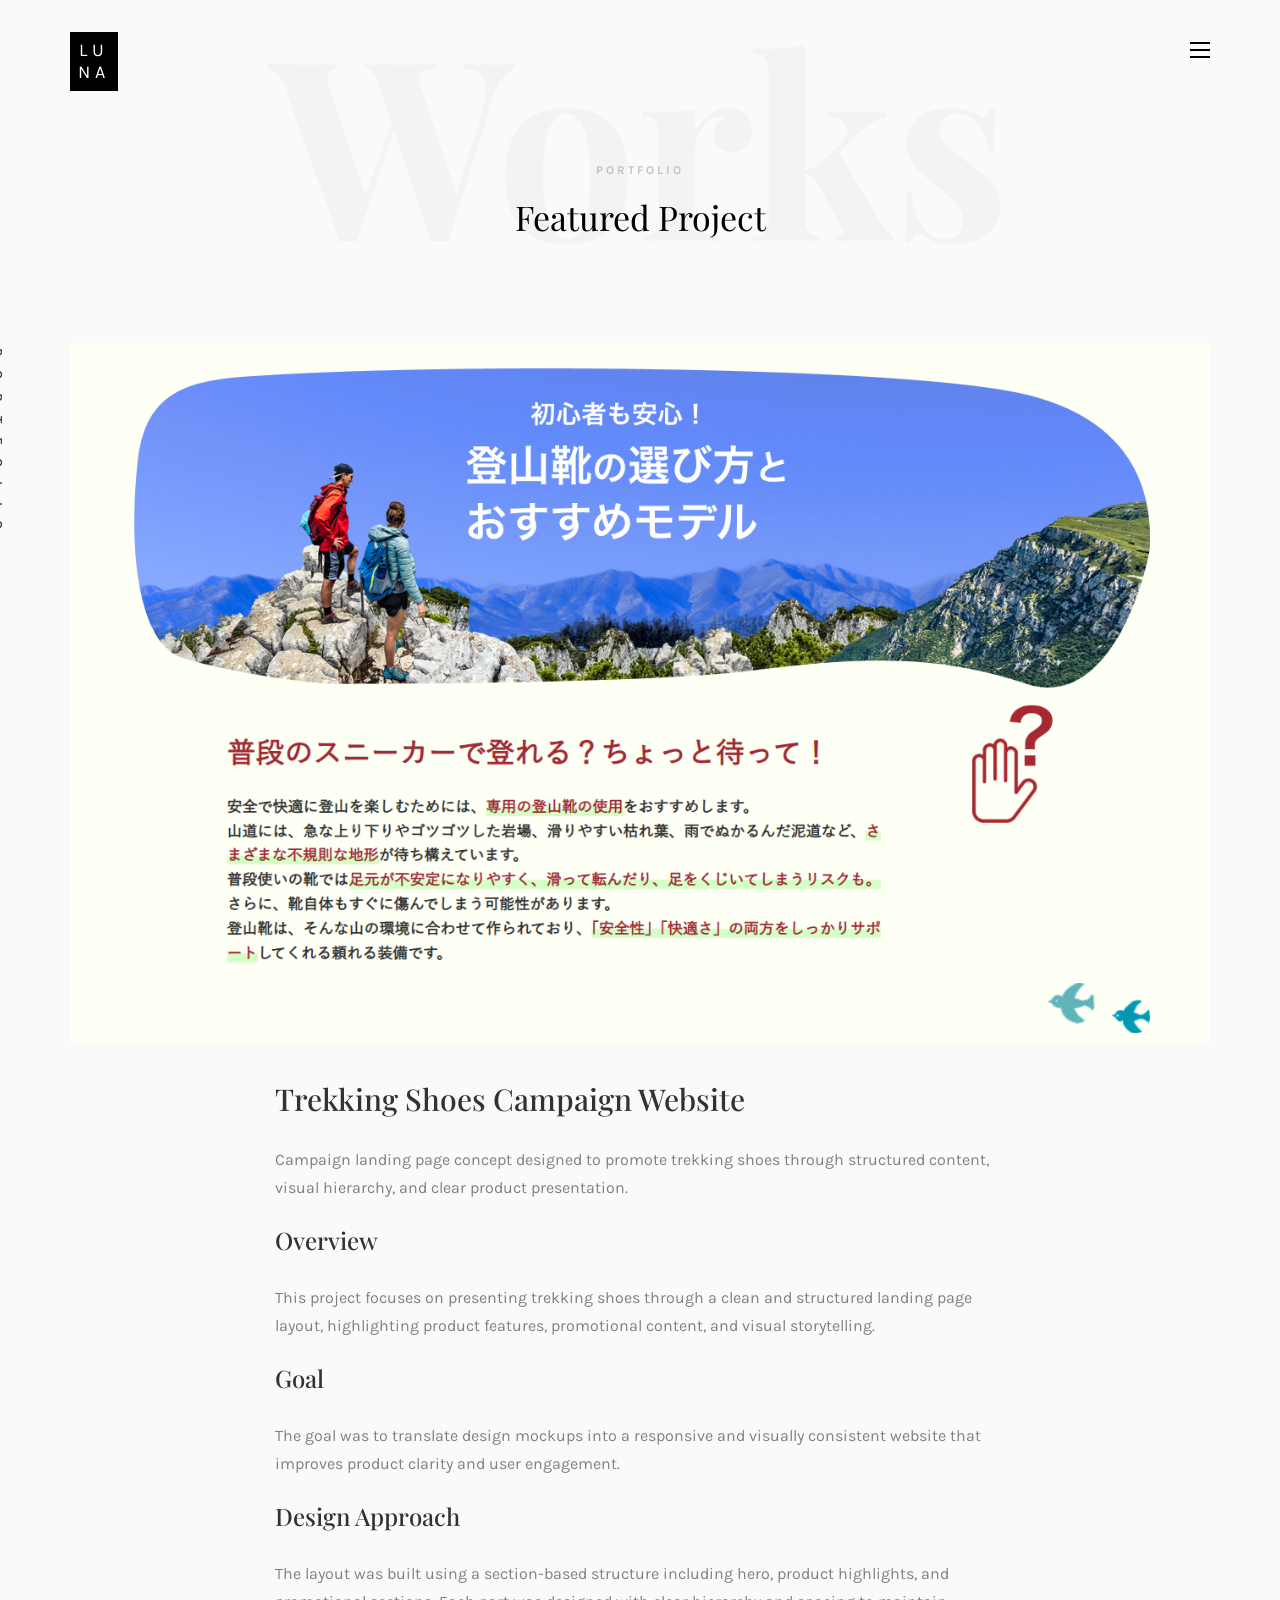
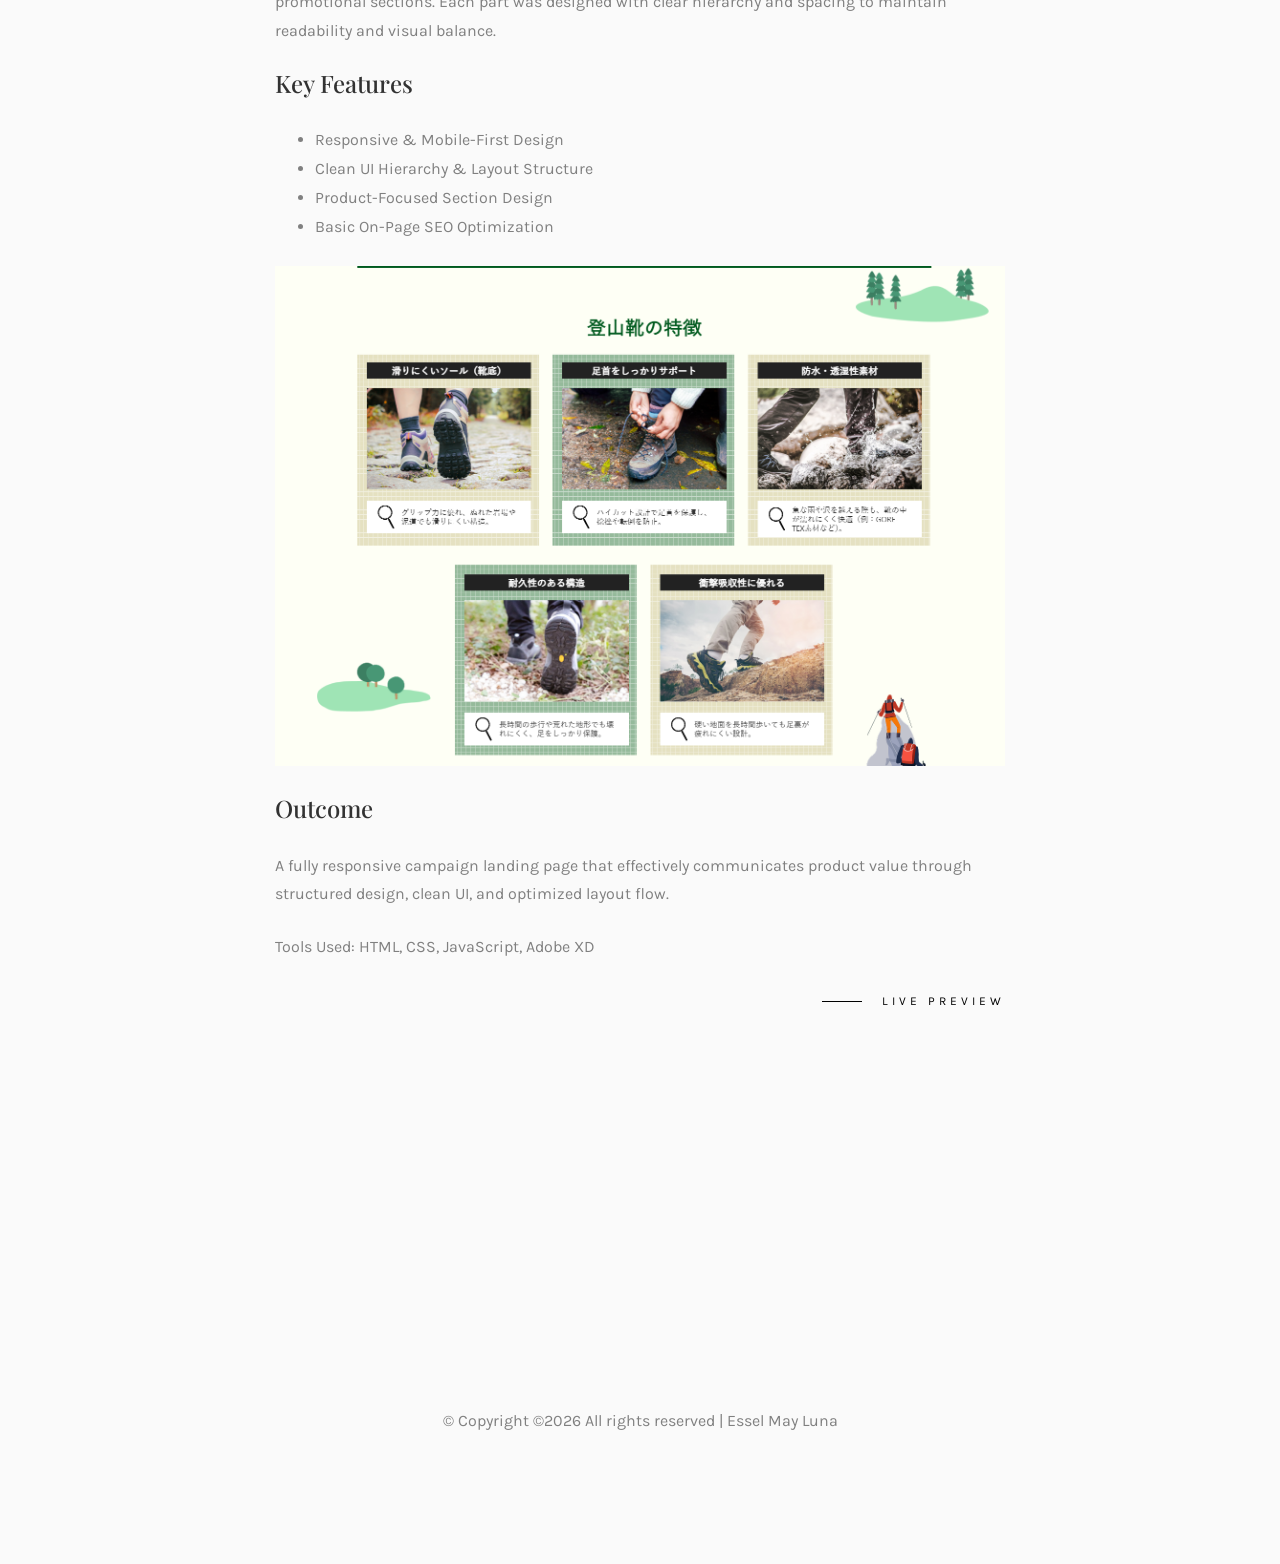
==== commit 0003ca99: "[modify] update the files from my portfolio" ====
--- a/work-1-trekkings-shoes.html
+++ b/work-1-trekkings-shoes.html
@@ -127,20 +127,35 @@
 				<div class="row">
 					<div class="col-md-12">
 						<div class="work-entry animate-box">
-							<a href="work.html" class="work-img" style="background-image: url(images/trekking-01.png);"></a>
+							<a href="" class="work-img" style="background-image: url(images/trekking-01.png);"></a>
 							<div class="col-md-8 col-md-offset-2">
 								<div class="desc">
 									<h2>Trekking Shoes Campaign Website</h2>
-									<p>This project is a campaign landing page developed to promote trekking shoes, focusing on clear product presentation, visual hierarchy, and responsive design.</p>
-									<p>I was responsible for converting Adobe XD design mockups into a fully functional and responsive website using HTML, CSS, and JavaScript. The layout was structured into well-organized sections such as hero banners, product highlights, and promotional content, ensuring accuracy to the original design.</p>
-									<p>The implementation also included basic on-page SEO setup, such as proper use of meta tags, image alt attributes, and structured content to improve search visibility.</p>
-									<img class="img-responsive" src="images/trekking-02.png" alt="html5 bootstrap template by colorlib.com"><br>
-									<p>Attention was given to responsive behavior across desktop, tablet, and mobile devices, as well as maintaining clean code structure and consistent UI styling. Performance considerations were also applied to ensure smooth loading and usability.</p>
-									<p>The final output is a production-ready campaign landing page that effectively communicates product information and supports marketing goals.</p>
+									<p>Campaign landing page concept designed to promote trekking shoes through structured content, visual hierarchy, and clear product presentation.</p>
+									<h3>Overview</h3>
+									<p>This project focuses on presenting trekking shoes through a clean and structured landing page layout, highlighting product features, promotional content, and visual storytelling.</p>
+									<h3>Goal</h3>
+									<p>The goal was to translate design mockups into a responsive and visually consistent website that improves product clarity and user engagement.</p>
+									<h3>Design Approach</h3>
+									<p>The layout was built using a section-based structure including hero, product highlights, and promotional sections. Each part was designed with clear hierarchy and spacing to maintain readability and visual balance.</p>
+									<h3>Key Features</h3>
+									<ul class="work-features">
+										<li>Responsive & Mobile-First Design</li>
+										<li>Clean UI Hierarchy & Layout Structure</li>
+										<li>Product-Focused Section Design</li>
+										<li>Basic On-Page SEO Optimization</li>
+									</ul>
+									<img class="img-responsive" src="images/trekking-02.png" alt="Trekking Shoes Website Preview"><br>
+									<h3>Outcome</h3>
+									<p>A fully responsive campaign landing page that effectively communicates product value through structured design, clean UI, and optimized layout flow.</p>
 									<p class="highlights">Tools Used: HTML, CSS, JavaScript, Adobe XD</p>
-									<p class="read"><a href="https://store.alpen-group.jp/campaign/ec/251015_trekkingshoes/">Live Preview</a></p>
+									<p class="read">
+										<a href="https://store.alpen-group.jp/campaign/ec/251015_trekkingshoes/" target="_blank">Live Preview</a>
+									</p>
+
 								</div>
 							</div>
+
 						</div>
 					</div>
 				</div>
